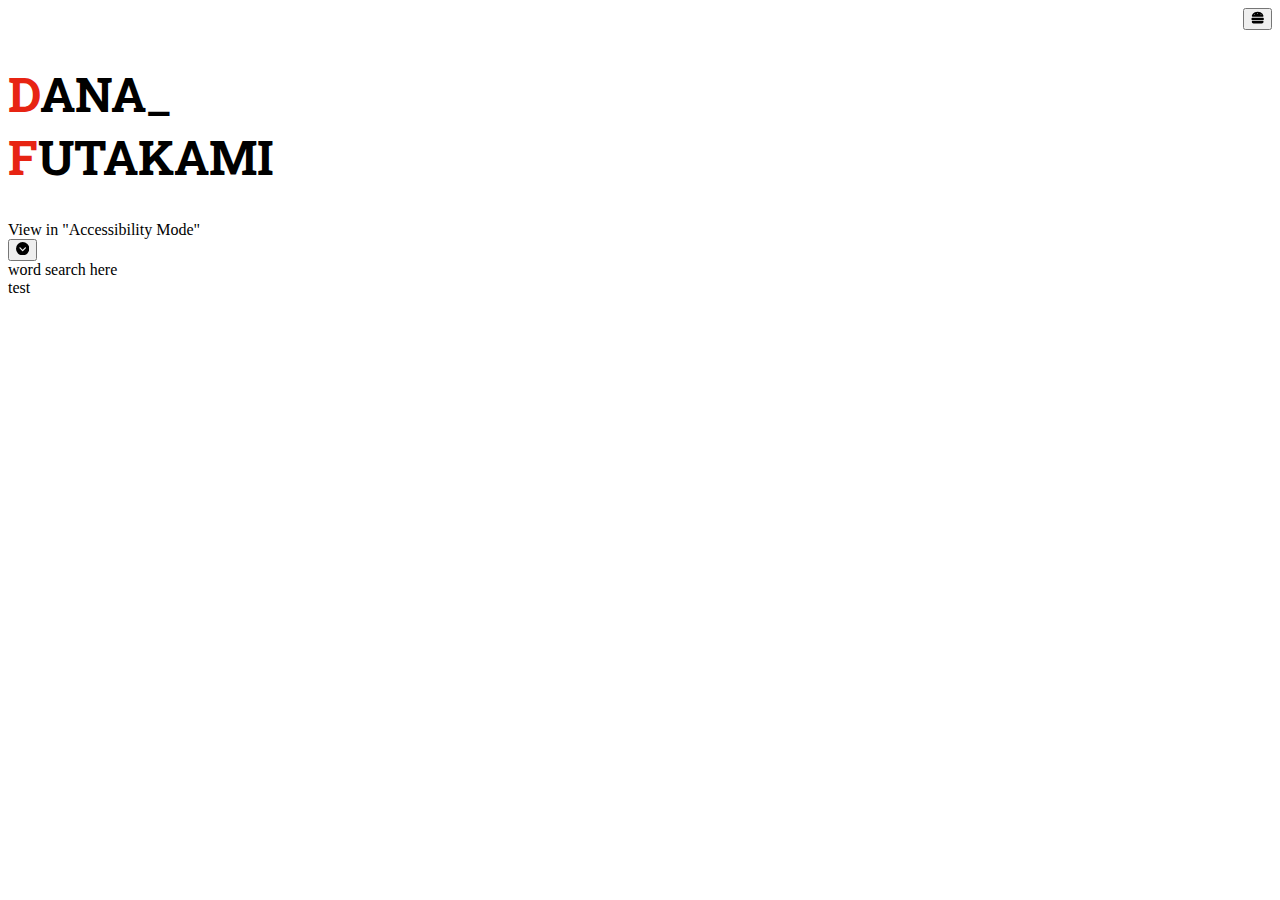
==== index.html @ c42a0983 "DF - started mobile burger menu nav" ====
<!DOCTYPE html>
<html lang="en">
    <head>
        <meta charset="UTF-8" />
        <title>Dana Futakami Portfolio</title>
        <meta name="viewport" content="width=device-width, initial-scale=1">
        <link rel="stylesheet" type="text/css" href="styles.css">
    </head>
    <body>
        <header>
            <nav role="navigation" aria-label="Navigation Menu">
                <button id="nav-button" onclick="toggleNav()" aria-expanded="false">
                    <svg xmlns="http://www.w3.org/2000/svg" height="1em" viewBox="0 0 512 512"><!--! Font Awesome Free 6.4.2 by @fontawesome - https://fontawesome.com License - https://fontawesome.com/license (Commercial License) Copyright 2023 Fonticons, Inc. --><path d="M61.1 224C45 224 32 211 32 194.9c0-1.9 .2-3.7 .6-5.6C37.9 168.3 78.8 32 256 32s218.1 136.3 223.4 157.3c.5 1.9 .6 3.7 .6 5.6c0 16.1-13 29.1-29.1 29.1H61.1zM144 128a16 16 0 1 0 -32 0 16 16 0 1 0 32 0zm240 16a16 16 0 1 0 0-32 16 16 0 1 0 0 32zM272 96a16 16 0 1 0 -32 0 16 16 0 1 0 32 0zM16 304c0-26.5 21.5-48 48-48H448c26.5 0 48 21.5 48 48s-21.5 48-48 48H64c-26.5 0-48-21.5-48-48zm16 96c0-8.8 7.2-16 16-16H464c8.8 0 16 7.2 16 16v16c0 35.3-28.7 64-64 64H96c-35.3 0-64-28.7-64-64V400z"/></svg>
                </button>
                <ul id="nav-list" class="hide-nav">
                    <li><a id="nav-a11y-mode" href="#"></a></li>
                    <li><a id="nav-about" href="#"></a></li>
                    <li><a id="nav-experience" href="#"></a></li>
                    <li><a id="nav-projects" href="#"></a></li>
                    <li><a id="nav-skills" href="#"></a></li>
                    <li><a id="nav-education" href="#"></a></li>
                    <li><a id="nav-certifications" href="#"></a></li>
                    <li><a id="nav-contact" href="#"></a></li>
                </ul>
            </nav>
        </header>

        <div id="name-section">
            <h1><div>Dana_</div><div>Futakami</div></h1>
            <div id="view-a11y-mode"></div>
            <button id="down-button1"><svg xmlns="http://www.w3.org/2000/svg" height="1em" viewBox="0 0 512 512"><!--! Font Awesome Free 6.4.2 by @fontawesome - https://fontawesome.com License - https://fontawesome.com/license (Commercial License) Copyright 2023 Fonticons, Inc. --><path d="M256 0a256 256 0 1 0 0 512A256 256 0 1 0 256 0zM135 241c-9.4-9.4-9.4-24.6 0-33.9s24.6-9.4 33.9 0l87 87 87-87c9.4-9.4 24.6-9.4 33.9 0s9.4 24.6 0 33.9L273 345c-9.4 9.4-24.6 9.4-33.9 0L135 241z"/></svg></button>
        </div>

        <div id="about-section">
            word search here
        </div>

        <footer>test</footer>

        <script src="script.js"></script>
    </body>
</html>
---- styles.css ----
@import url("https://fonts.googleapis.com/css2?family=Noto+Sans+Mono:wght@100;200;300;400;500;600;700;800;900&family=Roboto+Slab:wght@100;200;300;400;500;600;700;800;900&display=swap");

/* || VARIABLES */

:root {
  --color-black: #000000;
  --color-red: #e72413;
  --color-white: #ffffff;
  
  --font-family-noto-sans-mono: "Noto Sans Mono", monospace;
  --font-family-roboto-slab: "Roboto Slab", serif;
}

/* || GENERAL STYLES */

body {
  background-color: var(--color-white);
  color: var(--color-black);
  font-size: 16px;
}

header {
  text-align: end;
}

h1 {
  font-size: 3rem;
  font-family: var(--font-family-roboto-slab);
  text-transform: uppercase;
}

/* Make first letter of each div inside h1 tag red.
h1 text is in divs for ease of putting on separate lines per the design. */
h1 > div::first-letter {
  color: var(--color-red);
}

nav > ul > li {
  list-style-type: none;
}


.hide-nav {
  display: none;
}
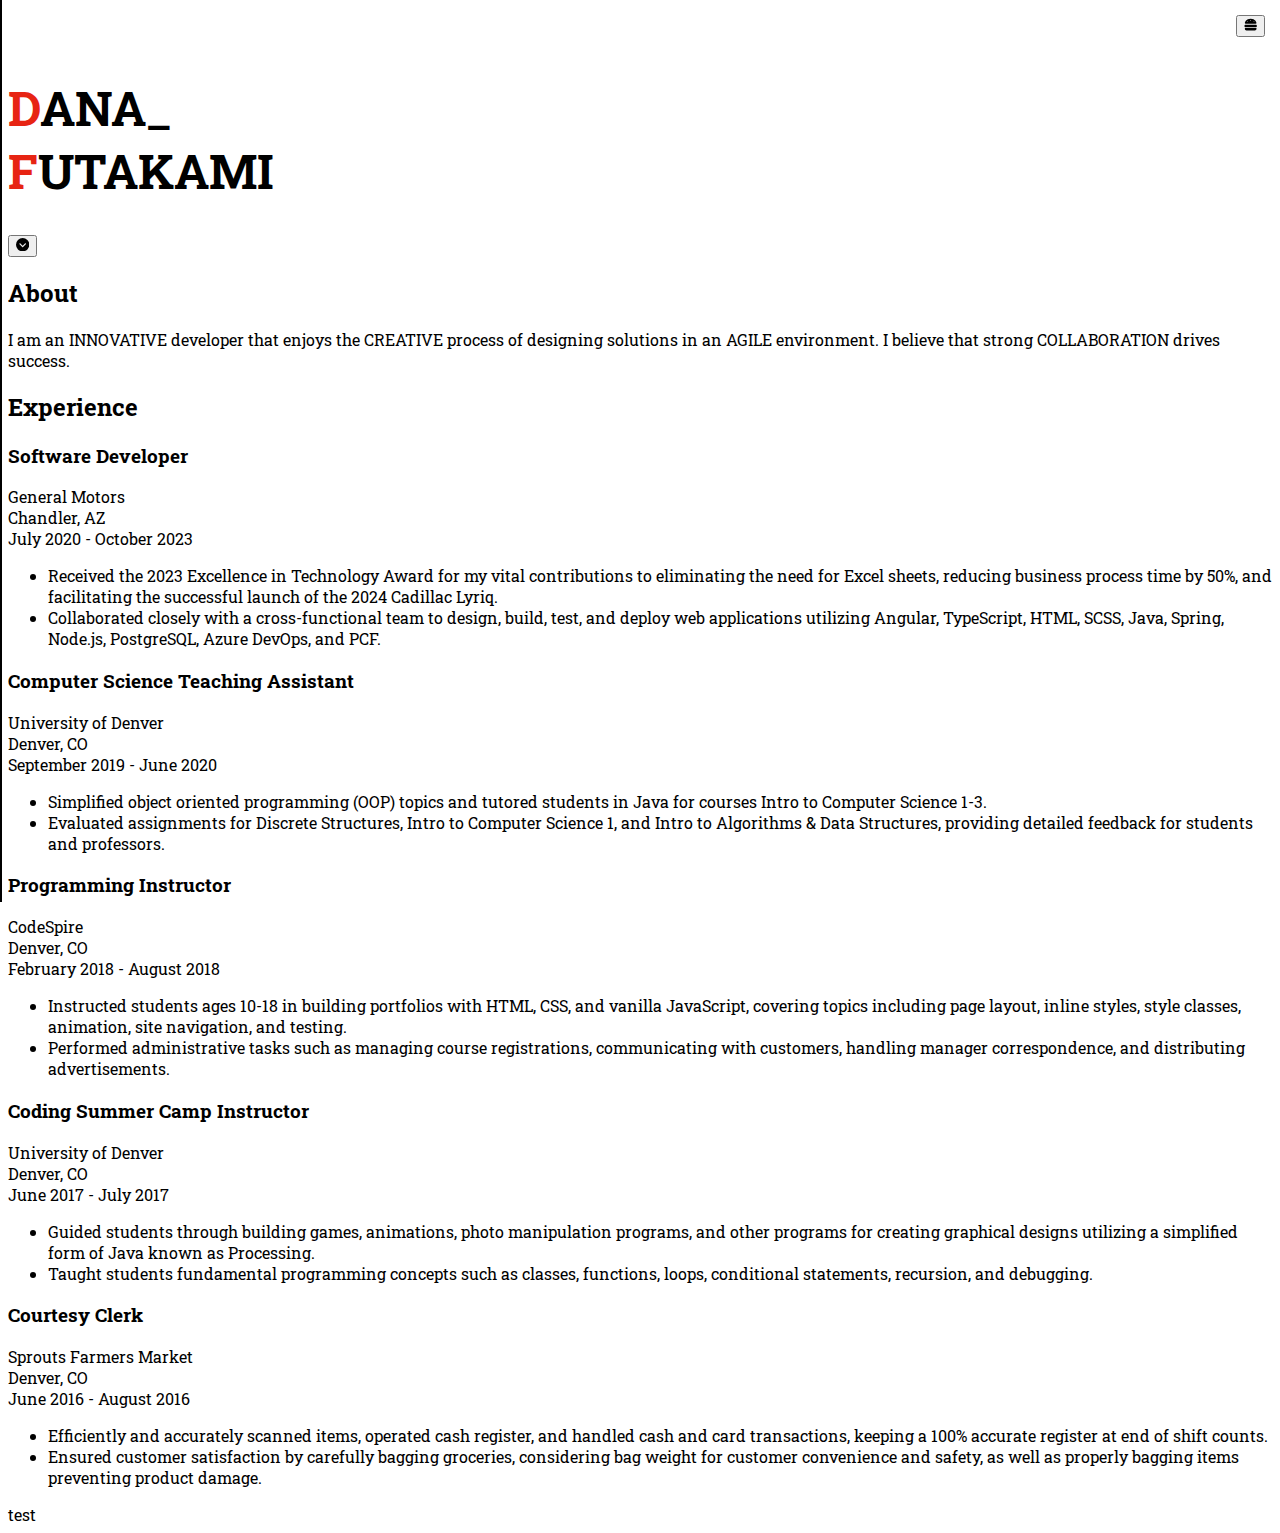
==== commit 8389ec1e: "DF - experiment with adding elements dynamically" ====
--- a/index.html
+++ b/index.html
@@ -9,31 +9,40 @@
     <body>
         <header>
             <nav role="navigation" aria-label="Navigation Menu">
-                <button id="nav-button" onclick="toggleNav()" aria-expanded="false">
+                <button id="nav-button" onclick="toggleNav('100%')" aria-expanded="false">
                     <svg xmlns="http://www.w3.org/2000/svg" height="1em" viewBox="0 0 512 512"><!--! Font Awesome Free 6.4.2 by @fontawesome - https://fontawesome.com License - https://fontawesome.com/license (Commercial License) Copyright 2023 Fonticons, Inc. --><path d="M61.1 224C45 224 32 211 32 194.9c0-1.9 .2-3.7 .6-5.6C37.9 168.3 78.8 32 256 32s218.1 136.3 223.4 157.3c.5 1.9 .6 3.7 .6 5.6c0 16.1-13 29.1-29.1 29.1H61.1zM144 128a16 16 0 1 0 -32 0 16 16 0 1 0 32 0zm240 16a16 16 0 1 0 0-32 16 16 0 1 0 0 32zM272 96a16 16 0 1 0 -32 0 16 16 0 1 0 32 0zM16 304c0-26.5 21.5-48 48-48H448c26.5 0 48 21.5 48 48s-21.5 48-48 48H64c-26.5 0-48-21.5-48-48zm16 96c0-8.8 7.2-16 16-16H464c8.8 0 16 7.2 16 16v16c0 35.3-28.7 64-64 64H96c-35.3 0-64-28.7-64-64V400z"/></svg>
                 </button>
-                <ul id="nav-list" class="hide-nav">
-                    <li><a id="nav-a11y-mode" href="#"></a></li>
-                    <li><a id="nav-about" href="#"></a></li>
-                    <li><a id="nav-experience" href="#"></a></li>
-                    <li><a id="nav-projects" href="#"></a></li>
-                    <li><a id="nav-skills" href="#"></a></li>
-                    <li><a id="nav-education" href="#"></a></li>
-                    <li><a id="nav-certifications" href="#"></a></li>
-                    <li><a id="nav-contact" href="#"></a></li>
-                </ul>
+                <div id="nav-container">
+                    <div class="nav-content">
+                        <button onclick="toggleNav('0')"><svg xmlns="http://www.w3.org/2000/svg" height="1em" viewBox="0 0 384 512"><!--! Font Awesome Free 6.4.2 by @fontawesome - https://fontawesome.com License - https://fontawesome.com/license (Commercial License) Copyright 2023 Fonticons, Inc. --><path d="M342.6 150.6c12.5-12.5 12.5-32.8 0-45.3s-32.8-12.5-45.3 0L192 210.7 86.6 105.4c-12.5-12.5-32.8-12.5-45.3 0s-12.5 32.8 0 45.3L146.7 256 41.4 361.4c-12.5 12.5-12.5 32.8 0 45.3s32.8 12.5 45.3 0L192 301.3 297.4 406.6c12.5 12.5 32.8 12.5 45.3 0s12.5-32.8 0-45.3L237.3 256 342.6 150.6z"/></svg></button>
+                        <ul class="nav-list">
+                            <!-- <li><a id="nav-a11y-mode" href="a11y-mode.html"></a></li> -->
+                            <li><a id="nav-about" href="#test">test</a></li>
+                            <li><a id="nav-experience" href="#"></a></li>
+                            <li><a id="nav-projects" href="#"></a></li>
+                            <li><a id="nav-skills" href="#"></a></li>
+                            <li><a id="nav-education" href="#"></a></li>
+                            <li><a id="nav-certifications" href="#"></a></li>
+                            <li><a id="nav-contact" href="#"></a></li>
+                        </ul>    
+                    </div>
+                </div>
             </nav>
         </header>
 
         <div id="name-section">
             <h1><div>Dana_</div><div>Futakami</div></h1>
-            <div id="view-a11y-mode"></div>
             <button id="down-button1"><svg xmlns="http://www.w3.org/2000/svg" height="1em" viewBox="0 0 512 512"><!--! Font Awesome Free 6.4.2 by @fontawesome - https://fontawesome.com License - https://fontawesome.com/license (Commercial License) Copyright 2023 Fonticons, Inc. --><path d="M256 0a256 256 0 1 0 0 512A256 256 0 1 0 256 0zM135 241c-9.4-9.4-9.4-24.6 0-33.9s24.6-9.4 33.9 0l87 87 87-87c9.4-9.4 24.6-9.4 33.9 0s9.4 24.6 0 33.9L273 345c-9.4 9.4-24.6 9.4-33.9 0L135 241z"/></svg></button>
         </div>
 
-        <div id="about-section">
-            word search here
-        </div>
+        <div id="about-anchor"></div>
+        <div id="experience-anchor"></div>
+        <div id="projects-anchor"></div>
+        <div id="skills-anchor"></div>
+        <div id="education-anchor"></div>
+        <div id="certifications-anchor"></div>
+
+        <div id="contact-section"></div>
 
         <footer>test</footer>
 
--- a/styles.css
+++ b/styles.css
@@ -16,8 +16,11 @@
 body {
   background-color: var(--color-white);
   color: var(--color-black);
+  font-family: var(--font-family-roboto-slab);
   font-size: 16px;
 }
+
+/* || Main Header */
 
 header {
   text-align: end;
@@ -25,7 +28,6 @@
 
 h1 {
   font-size: 3rem;
-  font-family: var(--font-family-roboto-slab);
   text-transform: uppercase;
 }
 
@@ -35,11 +37,73 @@
   color: var(--color-red);
 }
 
-nav > ul > li {
+/* || Navigation */
+
+#nav-button {
+  margin: 0.5em;
+}
+
+#nav-container {
+  background-color: var(--color-white);
+  border: solid black 1px;
+  height: 100%;
+  width: 0;
+  position: fixed;
+  z-index: 1;
+  top: 0;
+  left: 0;
+  overflow-x: hidden;
+  transition: 0.5s;
+}
+
+.nav-content {
+  margin: 1em;
+}
+
+.nav-list {
   list-style-type: none;
+  padding: 0;
+  text-align: center;
+}
+
+.nav-list > li {
+  margin: 1em;
 }
 
 
-.hide-nav {
-  display: none;
+/* 
+  Bootstrap breakpoints reference:
+  https://getbootstrap.com/docs/5.3/layout/breakpoints/#media-queries
+  https://developer.mozilla.org/en-US/docs/Web/HTML/Element/link 
+  https://developer.mozilla.org/en-US/docs/Learn/CSS/CSS_layout/Responsive_Design#media_queries 
+
+  not sure if I should split styles into separate sheets yet
+*/
+
+/* X-Small devices (portrait phones, less than 576px) */
+/* No media query for `xs` since this is the default in Bootstrap */
+
+/* Small devices (landscape phones, 576px and up) */
+@media (min-width: 576px) {
+
 }
+
+/* Medium devices (tablets, 768px and up) */
+@media (min-width: 768px) {
+
+}
+
+/* Large devices (desktops, 992px and up) */
+@media (min-width: 992px) {
+
+}
+
+/* X-Large devices (large desktops, 1200px and up) */
+@media (min-width: 1200px) {
+
+}
+
+/* XX-Large devices (larger desktops, 1400px and up) */
+@media (min-width: 1400px) {
+
+}
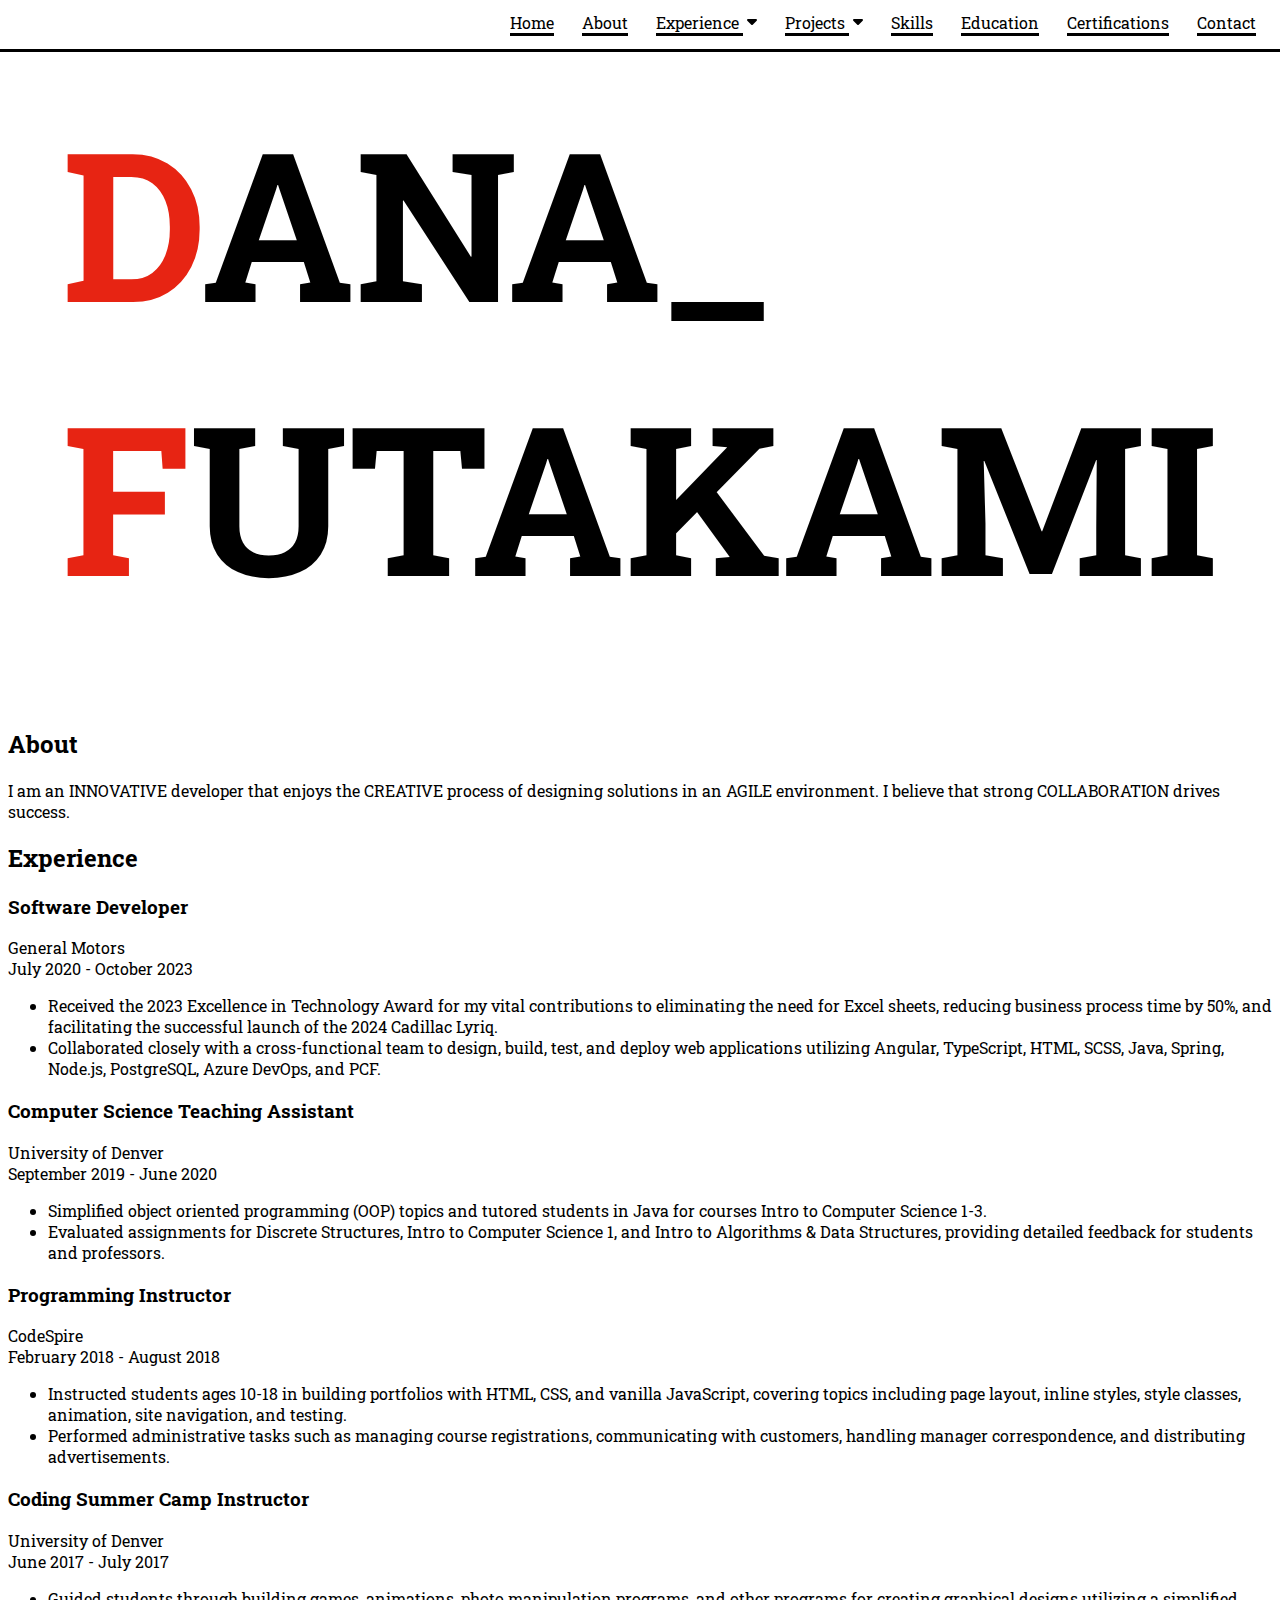
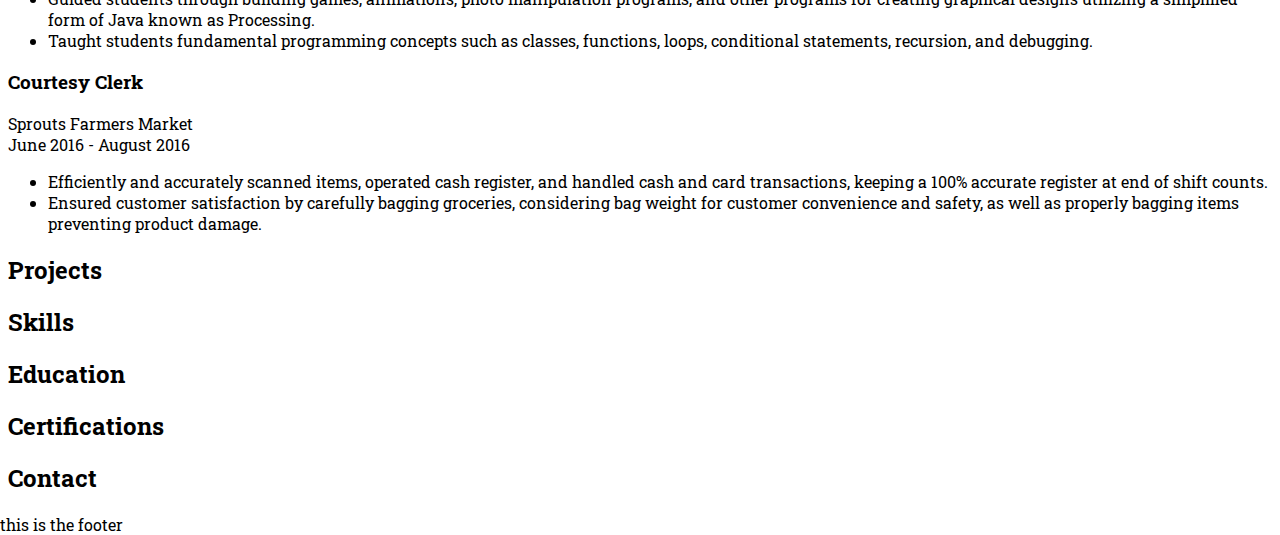
==== commit cc7fb42d: "DF - redid navigation" ====
--- a/index.html
+++ b/index.html
@@ -1,51 +1,89 @@
 <!DOCTYPE html>
 <html lang="en">
-    <head>
-        <meta charset="UTF-8" />
-        <title>Dana Futakami Portfolio</title>
-        <meta name="viewport" content="width=device-width, initial-scale=1">
-        <link rel="stylesheet" type="text/css" href="styles.css">
-    </head>
-    <body>
-        <header>
-            <nav role="navigation" aria-label="Navigation Menu">
-                <button id="nav-button" onclick="toggleNav('100%')" aria-expanded="false">
-                    <svg xmlns="http://www.w3.org/2000/svg" height="1em" viewBox="0 0 512 512"><!--! Font Awesome Free 6.4.2 by @fontawesome - https://fontawesome.com License - https://fontawesome.com/license (Commercial License) Copyright 2023 Fonticons, Inc. --><path d="M61.1 224C45 224 32 211 32 194.9c0-1.9 .2-3.7 .6-5.6C37.9 168.3 78.8 32 256 32s218.1 136.3 223.4 157.3c.5 1.9 .6 3.7 .6 5.6c0 16.1-13 29.1-29.1 29.1H61.1zM144 128a16 16 0 1 0 -32 0 16 16 0 1 0 32 0zm240 16a16 16 0 1 0 0-32 16 16 0 1 0 0 32zM272 96a16 16 0 1 0 -32 0 16 16 0 1 0 32 0zM16 304c0-26.5 21.5-48 48-48H448c26.5 0 48 21.5 48 48s-21.5 48-48 48H64c-26.5 0-48-21.5-48-48zm16 96c0-8.8 7.2-16 16-16H464c8.8 0 16 7.2 16 16v16c0 35.3-28.7 64-64 64H96c-35.3 0-64-28.7-64-64V400z"/></svg>
-                </button>
-                <div id="nav-container">
-                    <div class="nav-content">
-                        <button onclick="toggleNav('0')"><svg xmlns="http://www.w3.org/2000/svg" height="1em" viewBox="0 0 384 512"><!--! Font Awesome Free 6.4.2 by @fontawesome - https://fontawesome.com License - https://fontawesome.com/license (Commercial License) Copyright 2023 Fonticons, Inc. --><path d="M342.6 150.6c12.5-12.5 12.5-32.8 0-45.3s-32.8-12.5-45.3 0L192 210.7 86.6 105.4c-12.5-12.5-32.8-12.5-45.3 0s-12.5 32.8 0 45.3L146.7 256 41.4 361.4c-12.5 12.5-12.5 32.8 0 45.3s32.8 12.5 45.3 0L192 301.3 297.4 406.6c12.5 12.5 32.8 12.5 45.3 0s12.5-32.8 0-45.3L237.3 256 342.6 150.6z"/></svg></button>
-                        <ul class="nav-list">
-                            <!-- <li><a id="nav-a11y-mode" href="a11y-mode.html"></a></li> -->
-                            <li><a id="nav-about" href="#test">test</a></li>
-                            <li><a id="nav-experience" href="#"></a></li>
-                            <li><a id="nav-projects" href="#"></a></li>
-                            <li><a id="nav-skills" href="#"></a></li>
-                            <li><a id="nav-education" href="#"></a></li>
-                            <li><a id="nav-certifications" href="#"></a></li>
-                            <li><a id="nav-contact" href="#"></a></li>
-                        </ul>    
-                    </div>
-                </div>
-            </nav>
-        </header>
 
-        <div id="name-section">
-            <h1><div>Dana_</div><div>Futakami</div></h1>
-            <button id="down-button1"><svg xmlns="http://www.w3.org/2000/svg" height="1em" viewBox="0 0 512 512"><!--! Font Awesome Free 6.4.2 by @fontawesome - https://fontawesome.com License - https://fontawesome.com/license (Commercial License) Copyright 2023 Fonticons, Inc. --><path d="M256 0a256 256 0 1 0 0 512A256 256 0 1 0 256 0zM135 241c-9.4-9.4-9.4-24.6 0-33.9s24.6-9.4 33.9 0l87 87 87-87c9.4-9.4 24.6-9.4 33.9 0s9.4 24.6 0 33.9L273 345c-9.4 9.4-24.6 9.4-33.9 0L135 241z"/></svg></button>
+<head>
+    <meta charset="UTF-8" />
+    <title>Dana Futakami Portfolio</title>
+    <meta name="viewport" content="width=device-width, initial-scale=1">
+    <link rel="stylesheet" type="text/css" href="styles.css">
+</head>
+
+<body>
+    <header>
+        <nav role="navigation" aria-label="Navigation Menu">
+            <div class="navbar">
+                <ul class="main-nav">
+                    <li><a href="#home">Home</a></li>
+                    <li><a href="#about">About</a></li>
+                    <li class="subnav">
+                        <a class="subnav-parent-link" href="#experience">Experience <svg xmlns="http://www.w3.org/2000/svg" height="1em" viewBox="0 0 320 512"><!--! Font Awesome Free 6.4.2 by @fontawesome - https://fontawesome.com License - https://fontawesome.com/license (Commercial License) Copyright 2023 Fonticons, Inc. --><style>svg{fill:#000000}</style><path d="M137.4 374.6c12.5 12.5 32.8 12.5 45.3 0l128-128c9.2-9.2 11.9-22.9 6.9-34.9s-16.6-19.8-29.6-19.8L32 192c-12.9 0-24.6 7.8-29.6 19.8s-2.2 25.7 6.9 34.9l128 128z"/></svg></a>
+                        <ul class="subnav-content">
+                            <li><a href="#experience5">5. Software Developer - General Motors</a></li>
+                            <li><a href="#experience4">4. Computer Science Teaching Assistant - University of Denver</a></li>
+                            <li><a href="#experience3">3. Programming Instructor - CodeSpire</a></li>
+                            <li><a href="#experience2">2. Coding Summer Camp Instructor - University of Denver</a></li>
+                            <li><a href="#experience1">1. Courtesy Clerk - Sprouts Farmers Market</a></li>
+                        </ul>
+                    </li>
+                    <li class="subnav">
+                        <a class="subnav-parent-link" href="#projects">Projects <svg xmlns="http://www.w3.org/2000/svg" height="1em" viewBox="0 0 320 512"><!--! Font Awesome Free 6.4.2 by @fontawesome - https://fontawesome.com License - https://fontawesome.com/license (Commercial License) Copyright 2023 Fonticons, Inc. --><style>svg{fill:#000000}</style><path d="M137.4 374.6c12.5 12.5 32.8 12.5 45.3 0l128-128c9.2-9.2 11.9-22.9 6.9-34.9s-16.6-19.8-29.6-19.8L32 192c-12.9 0-24.6 7.8-29.6 19.8s-2.2 25.7 6.9 34.9l128 128z"/></svg></a></a>
+                        <ul class="subnav-content">
+                            <li>More coming soon!</li>
+                            <li><a href="#project1">1. Health Equity Colorado</a></li>
+                        </ul>
+                    </li>
+                    <li><a href="#skills">Skills</a></li>
+                    <li><a href="#education">Education</a></li>
+                    <li><a href="#certifications">Certifications</a></li>
+                    <li><a href="#contact">Contact</a></li>
+                </ul>
+            </div>
+        </nav>
+    </header>
+
+    <div class="main-container">
+        <div id="name-container">
+            <h1 id="home">
+                <div>Dana_</div>
+                <div>Futakami</div>
+            </h1>
+        </div>
+    
+        <div id="about-container">
+            <h2 id="about">About</h2>
+            <p>I am an INNOVATIVE developer that enjoys the CREATIVE process of designing solutions in an AGILE environment. I believe that strong COLLABORATION drives success.</p>
         </div>
 
-        <div id="about-anchor"></div>
-        <div id="experience-anchor"></div>
-        <div id="projects-anchor"></div>
-        <div id="skills-anchor"></div>
-        <div id="education-anchor"></div>
-        <div id="certifications-anchor"></div>
+        <div id="experience-container">
+            <h2 id="experience">Experience</h2>
+        </div>
 
-        <div id="contact-section"></div>
+        <div id="projects-anchor">
+            <h2 id="projects">Projects</h2>
+        </div>
 
-        <footer>test</footer>
+        <div id="skills-container">
+            <h2 id="skills">Skills</h2>    
+        </div>
 
-        <script src="script.js"></script>
-    </body>
+        <div id="education-container">
+            <h2 id="education">Education</h2>
+        </div>
+
+        <div id="certifications-container">
+            <h2 id="certifications">Certifications</h2>
+        </div>
+    
+        <div id="contact-container">
+            <h2 id="contact">Contact</h2>
+        </div>
+    
+    </div>
+
+
+    <footer>this is the footer</footer>
+
+    <script src="script.js"></script>
+</body>
+
 </html>
--- a/styles.css
+++ b/styles.css
@@ -3,107 +3,143 @@
 /* || VARIABLES */
 
 :root {
-  --color-black: #000000;
-  --color-red: #e72413;
-  --color-white: #ffffff;
-  
-  --font-family-noto-sans-mono: "Noto Sans Mono", monospace;
-  --font-family-roboto-slab: "Roboto Slab", serif;
+    --color-black: #000000;
+    --color-red: #e72413;
+    --color-white: #ffffff;
+
+    --font-family-noto-sans-mono: "Noto Sans Mono", monospace;
+    --font-family-roboto-slab: "Roboto Slab", serif;
 }
 
 /* || GENERAL STYLES */
 
+html {
+    scroll-behavior: smooth;
+    scroll-padding-top: 3.25em; /* height of sticky header/nav */
+}
+
 body {
-  background-color: var(--color-white);
-  color: var(--color-black);
-  font-family: var(--font-family-roboto-slab);
-  font-size: 16px;
+    background-color: var(--color-white);
+    color: var(--color-black);
+    font-family: var(--font-family-roboto-slab);
+    font-size: 16px;
+    margin: 0;
+}
+
+a {
+    border-bottom: none;
+    padding-bottom: 0.3em;
+    text-decoration-thickness: 0.2rem;
+    text-underline-offset: 0.25rem;
+    /* transition: all 0.2s; */
+}
+
+a:hover {
+    font-style: italic;
+    border-bottom: 0.4rem double var(--color-red);
 }
 
 /* || Main Header */
 
 header {
-  text-align: end;
+    background-color: var(--color-white);
+    border-bottom: solid var(--color-black);
+    padding-bottom: 0.25em;
+    position: sticky;
+    top: 0;
+    text-align: end;
+}
+
+/* || Navigation */
+
+.navbar {
+    overflow: hidden;
+}
+
+.navbar a {
+    color: var(--color-black);
+}
+
+.navbar svg {
+    margin-left: 0.25em;
+}
+
+.navbar > ul > li {
+    display: inline-block;
+    padding: 0.75em;
+}
+
+.main-nav {
+    margin: 0;
+}
+
+.main-nav > li:last-child {
+    padding-right: 1.5em;
+}
+
+.subnav ul {
+    padding: 0;
+}
+
+.subnav > a:hover {
+    border-top: 0.4rem double var(--color-red);
+}
+
+.subnav-content {
+    background-color: var(--color-white);
+    border: solid var(--color-black);
+    position: absolute;
+    text-align: start;
+    visibility: hidden;
+    opacity: 0;
+    transition: visibility 0s, opacity 0s linear;
+}
+
+.subnav-content li {
+    list-style-type: none;
+    padding: 0.75em;
+}
+
+.subnav-content li:last-child {
+    padding-bottom: 1.5em;
+}
+
+/* add double top border on subnav-parent-link on subnav hover */
+.subnav:hover .subnav-parent-link {
+    font-style: italic;
+    border-top: 0.4rem double var(--color-red);
+}
+
+/* make subnav-content visible on subnav hover */
+.subnav:hover .subnav-content {
+    visibility: visible;
+    opacity: 1;
+}
+
+/* || Main Container*/
+
+.main-container {
+    margin: 0.5em;
+}
+
+/* || Name Container */
+
+#name-container {
+    margin: 2em auto 6em auto;
+    text-align: center; /* center h1 on the page */
 }
 
 h1 {
-  font-size: 3rem;
-  text-transform: uppercase;
+    display: inline-block; /* make text keep left alignment, even though element is centered */
+    font-size: 13rem;
+    margin: 0;
+    text-align: left; /* make text keep left alignment, even though element is centered */
+    text-transform: uppercase;
+    width: fit-content;
 }
 
 /* Make first letter of each div inside h1 tag red.
 h1 text is in divs for ease of putting on separate lines per the design. */
 h1 > div::first-letter {
-  color: var(--color-red);
+    color: var(--color-red);
 }
-
-/* || Navigation */
-
-#nav-button {
-  margin: 0.5em;
-}
-
-#nav-container {
-  background-color: var(--color-white);
-  border: solid black 1px;
-  height: 100%;
-  width: 0;
-  position: fixed;
-  z-index: 1;
-  top: 0;
-  left: 0;
-  overflow-x: hidden;
-  transition: 0.5s;
-}
-
-.nav-content {
-  margin: 1em;
-}
-
-.nav-list {
-  list-style-type: none;
-  padding: 0;
-  text-align: center;
-}
-
-.nav-list > li {
-  margin: 1em;
-}
-
-
-/* 
-  Bootstrap breakpoints reference:
-  https://getbootstrap.com/docs/5.3/layout/breakpoints/#media-queries
-  https://developer.mozilla.org/en-US/docs/Web/HTML/Element/link 
-  https://developer.mozilla.org/en-US/docs/Learn/CSS/CSS_layout/Responsive_Design#media_queries 
-
-  not sure if I should split styles into separate sheets yet
-*/
-
-/* X-Small devices (portrait phones, less than 576px) */
-/* No media query for `xs` since this is the default in Bootstrap */
-
-/* Small devices (landscape phones, 576px and up) */
-@media (min-width: 576px) {
-
-}
-
-/* Medium devices (tablets, 768px and up) */
-@media (min-width: 768px) {
-
-}
-
-/* Large devices (desktops, 992px and up) */
-@media (min-width: 992px) {
-
-}
-
-/* X-Large devices (large desktops, 1200px and up) */
-@media (min-width: 1200px) {
-
-}
-
-/* XX-Large devices (larger desktops, 1400px and up) */
-@media (min-width: 1400px) {
-
-}
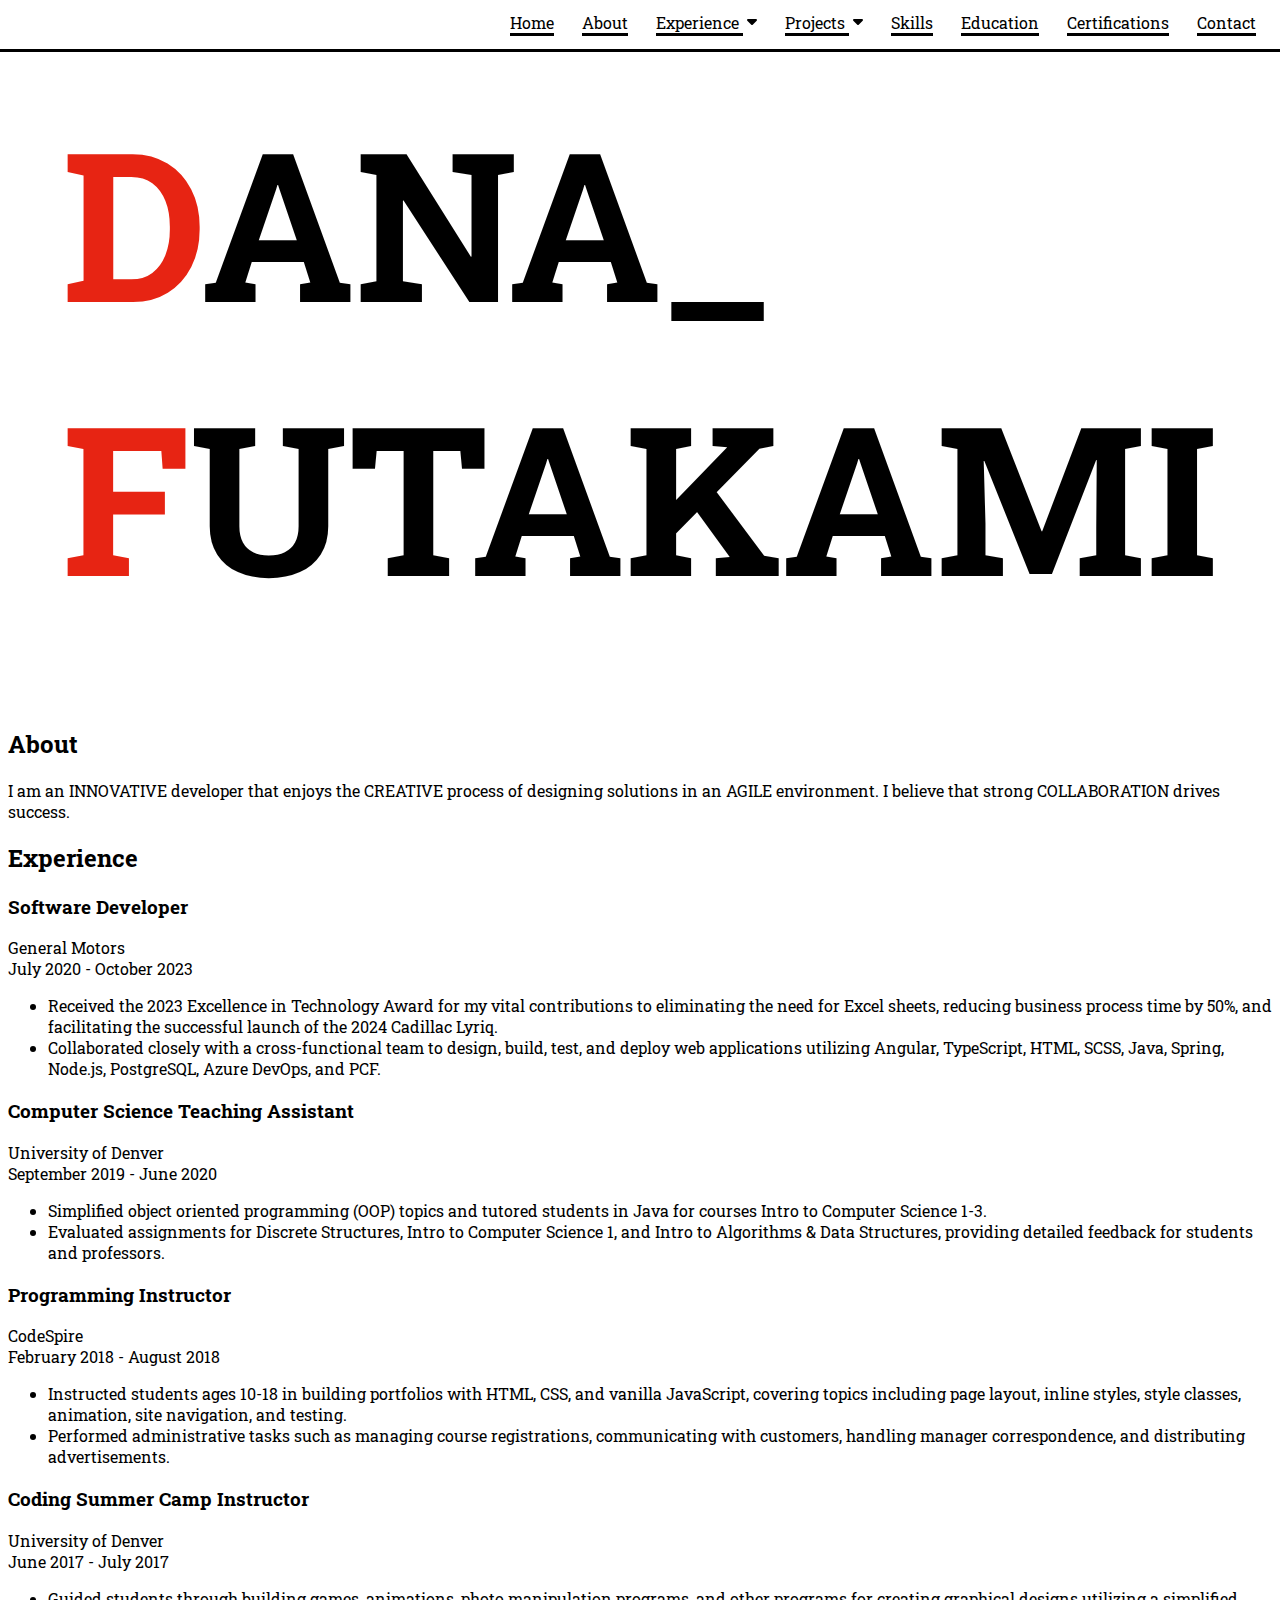
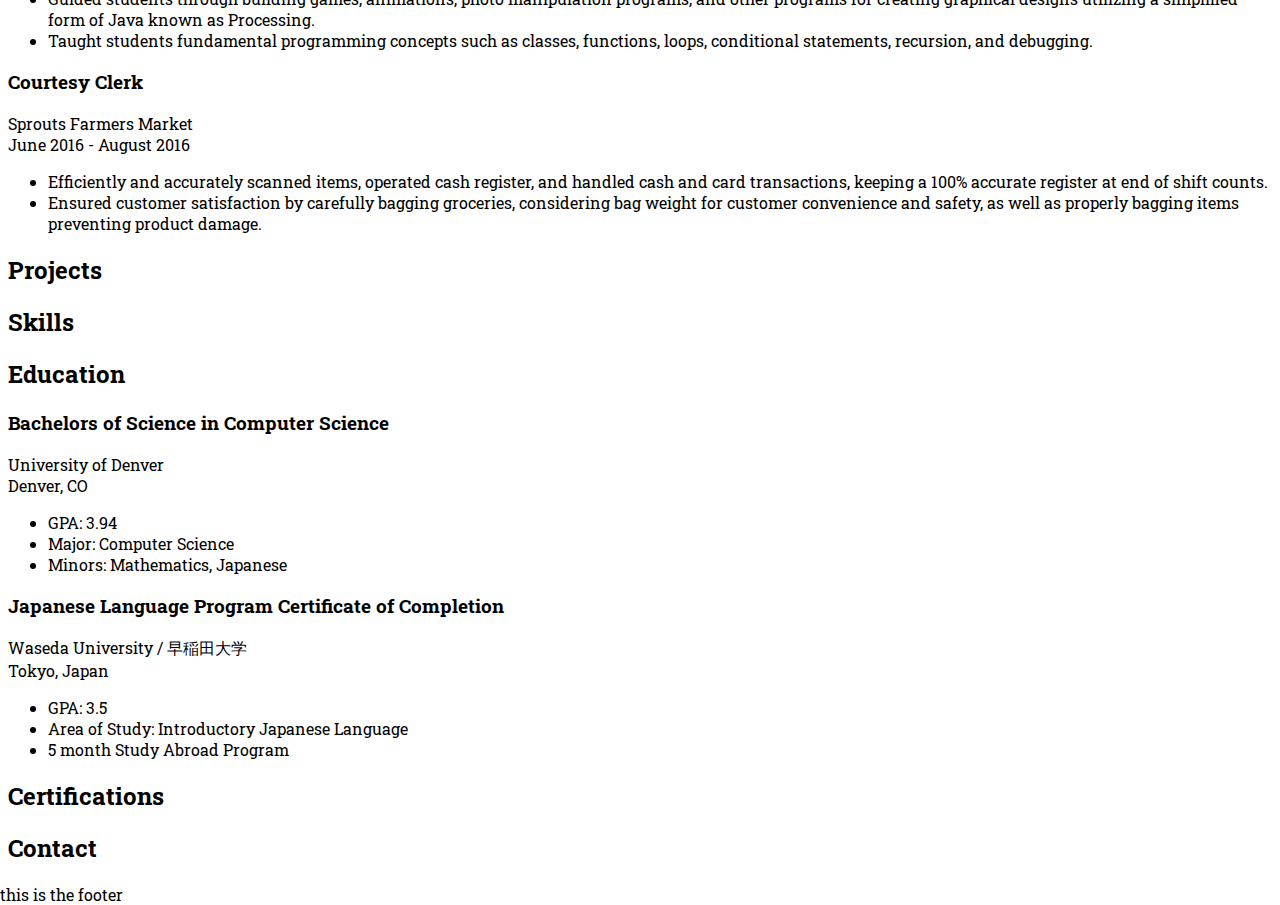
==== commit cc277f07: "DF - pushing changes to do mini deployment" ====
--- a/index.html
+++ b/index.html
@@ -28,7 +28,7 @@
                     <li class="subnav">
                         <a class="subnav-parent-link" href="#projects">Projects <svg xmlns="http://www.w3.org/2000/svg" height="1em" viewBox="0 0 320 512"><!--! Font Awesome Free 6.4.2 by @fontawesome - https://fontawesome.com License - https://fontawesome.com/license (Commercial License) Copyright 2023 Fonticons, Inc. --><style>svg{fill:#000000}</style><path d="M137.4 374.6c12.5 12.5 32.8 12.5 45.3 0l128-128c9.2-9.2 11.9-22.9 6.9-34.9s-16.6-19.8-29.6-19.8L32 192c-12.9 0-24.6 7.8-29.6 19.8s-2.2 25.7 6.9 34.9l128 128z"/></svg></a></a>
                         <ul class="subnav-content">
-                            <li>More coming soon!</li>
+                            <li><a href="#project2">2. Portfolio</a></li>
                             <li><a href="#project1">1. Health Equity Colorado</a></li>
                         </ul>
                     </li>
@@ -68,6 +68,28 @@
 
         <div id="education-container">
             <h2 id="education">Education</h2>
+
+            <div>
+                <h3>Bachelors of Science in Computer Science</h3>
+                <div>University of Denver</div>
+                <div>Denver, CO</div>
+                <ul>
+                    <li>GPA: 3.94</li>
+                    <li>Major: Computer Science</li>
+                    <li>Minors: Mathematics, Japanese</li>
+                </ul>    
+            </div>
+
+            <div>
+                <h3>Japanese Language Program Certificate of Completion</h3>
+                <div>Waseda University / 早稲田大学</div>
+                <div>Tokyo, Japan</div>
+                <ul>
+                    <li>GPA: 3.5</li>
+                    <li>Area of Study: Introductory Japanese Language</li>
+                    <li>5 month Study Abroad Program</li>
+                </ul>    
+            </div>
         </div>
 
         <div id="certifications-container">
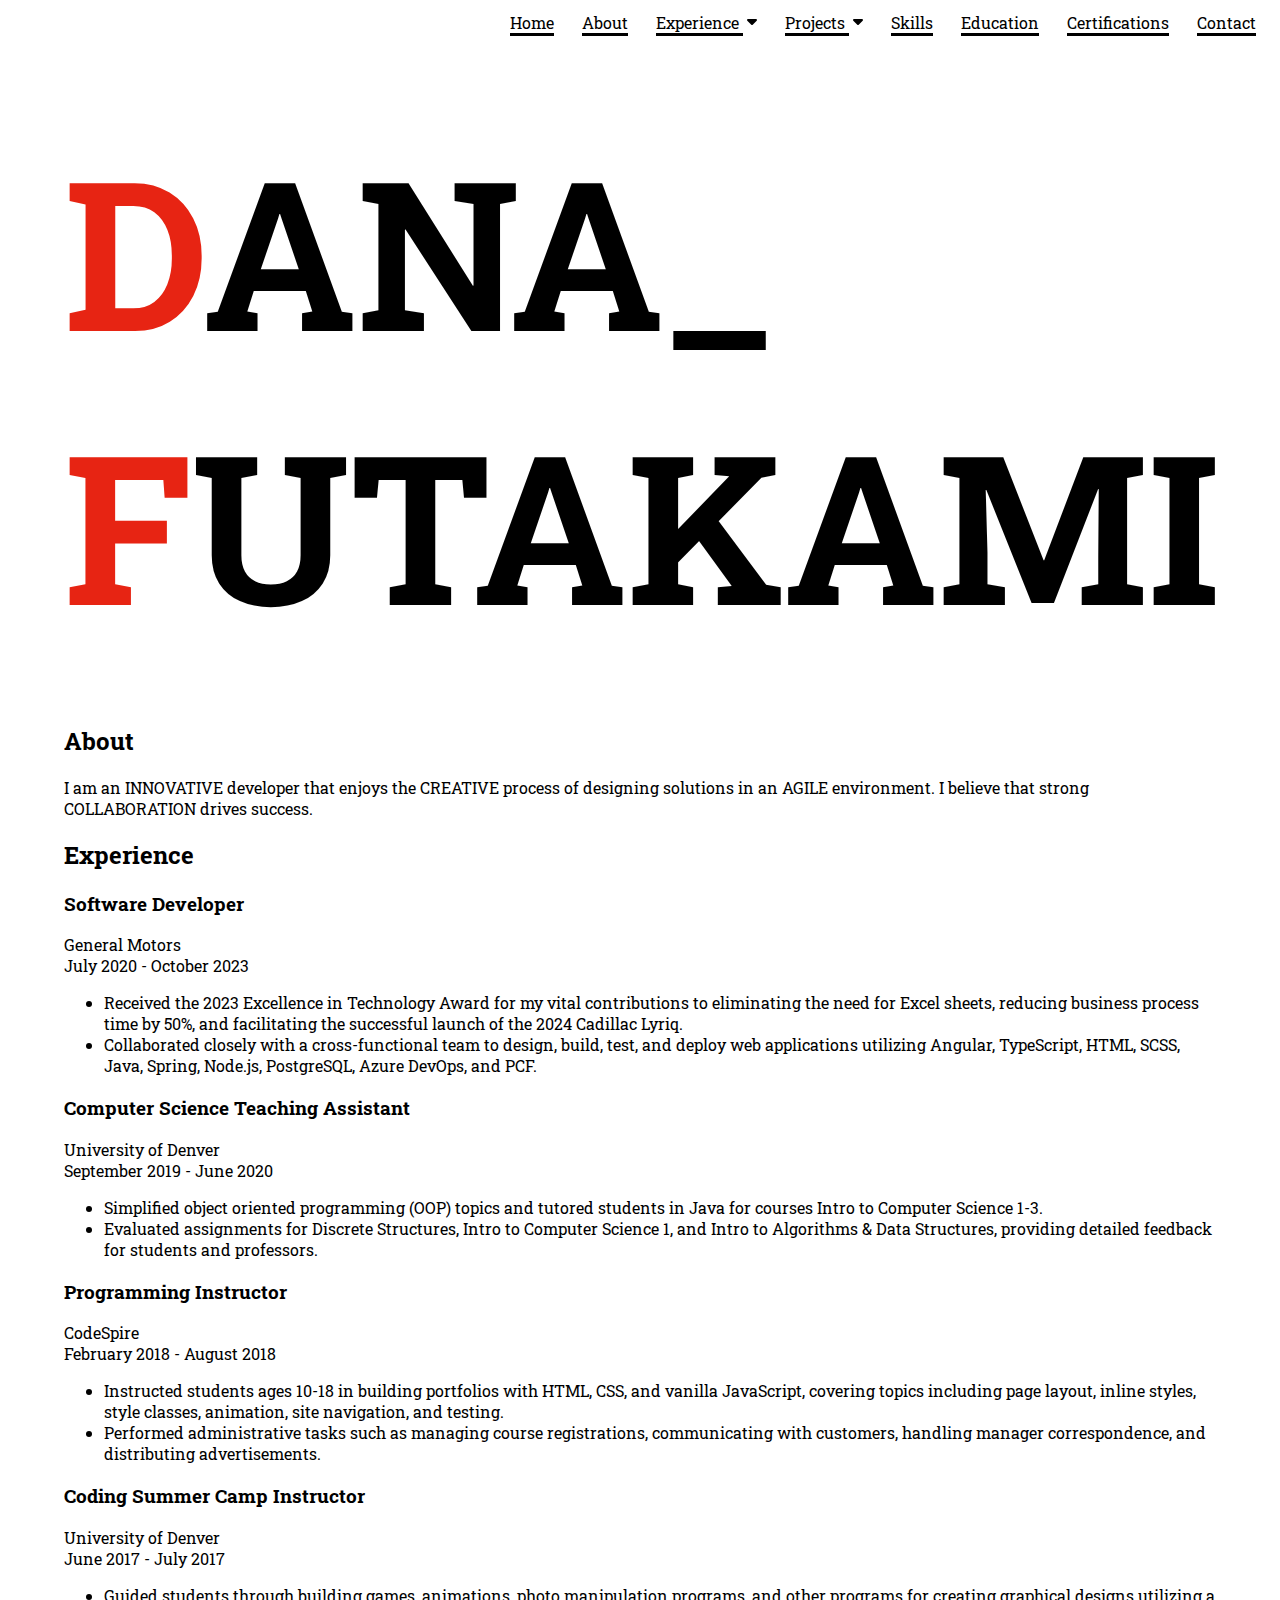
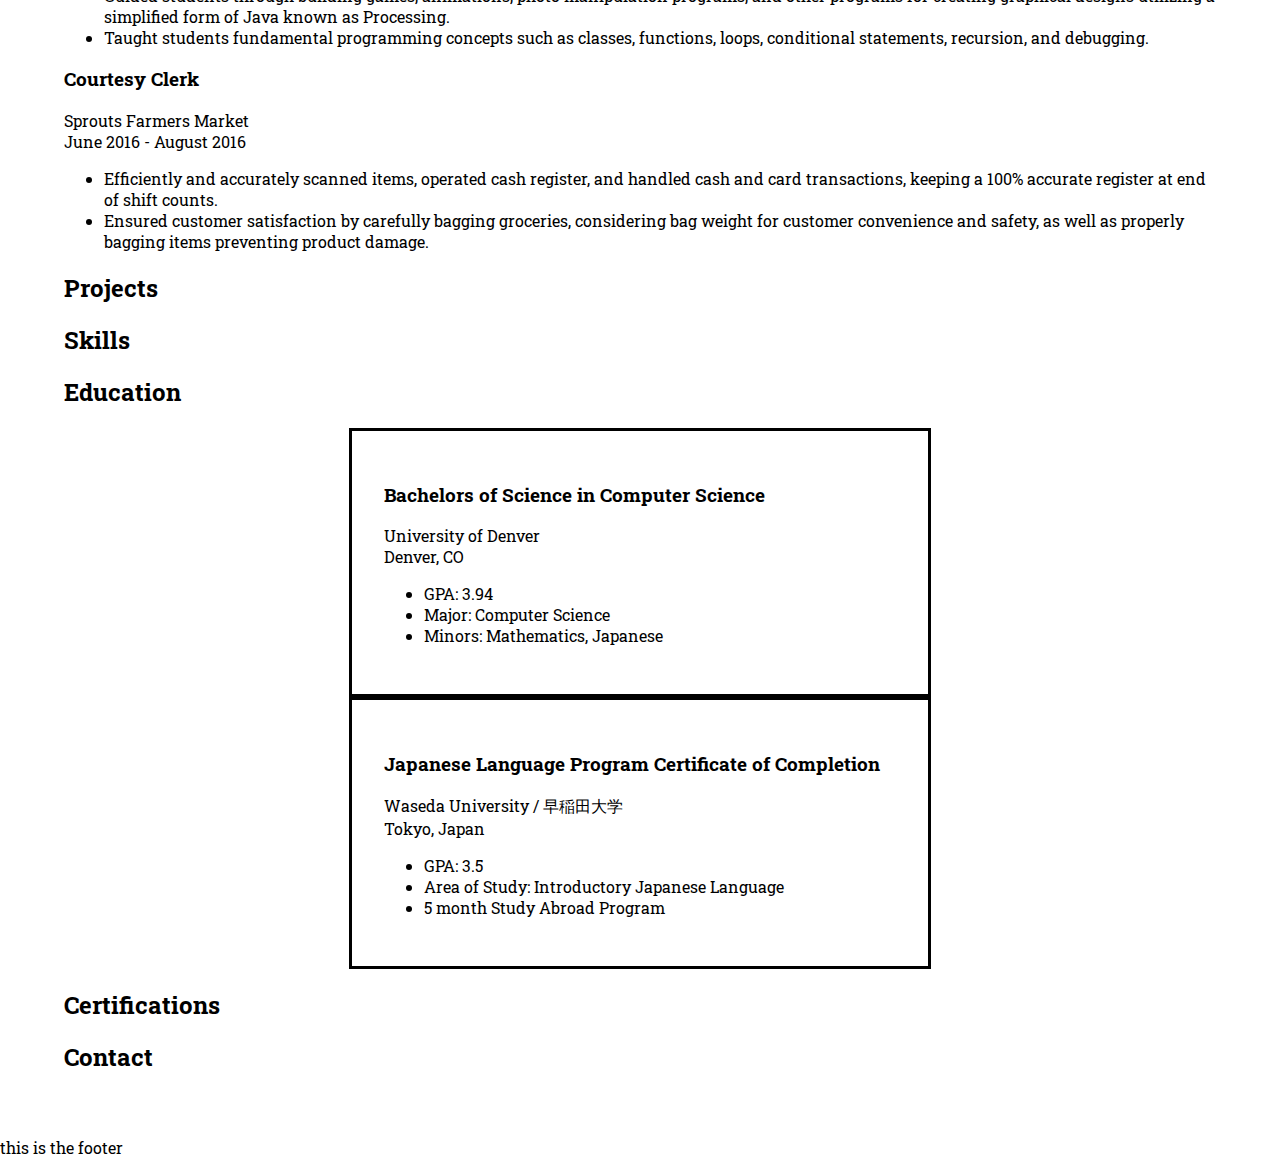
==== commit a2559284: "DF - adjusting format, hardcoded education" ====
--- a/index.html
+++ b/index.html
@@ -69,7 +69,7 @@
         <div id="education-container">
             <h2 id="education">Education</h2>
 
-            <div>
+            <div class="education-content">
                 <h3>Bachelors of Science in Computer Science</h3>
                 <div>University of Denver</div>
                 <div>Denver, CO</div>
@@ -80,7 +80,7 @@
                 </ul>    
             </div>
 
-            <div>
+            <div class="education-content">
                 <h3>Japanese Language Program Certificate of Completion</h3>
                 <div>Waseda University / 早稲田大学</div>
                 <div>Tokyo, Japan</div>
--- a/styles.css
+++ b/styles.css
@@ -43,7 +43,7 @@
 
 header {
     background-color: var(--color-white);
-    border-bottom: solid var(--color-black);
+    /* border-bottom: solid var(--color-black); */
     padding-bottom: 0.25em;
     position: sticky;
     top: 0;
@@ -119,13 +119,13 @@
 /* || Main Container*/
 
 .main-container {
-    margin: 0.5em;
+    margin: 4em;
 }
 
 /* || Name Container */
 
 #name-container {
-    margin: 2em auto 6em auto;
+    margin: 2em auto 4em auto;
     text-align: center; /* center h1 on the page */
 }
 
@@ -143,3 +143,22 @@
 h1 > div::first-letter {
     color: var(--color-red);
 }
+
+/* || Education Container */ 
+
+#education-container {
+    text-align: center;
+}
+
+#education-container h2 {
+    text-align: left;
+}
+
+.education-content {
+    border: solid var(--color-black);
+    display: inline-block;
+    margin: 0 2em;
+    padding: 2em;
+    text-align: left;
+    width: 32em;
+}
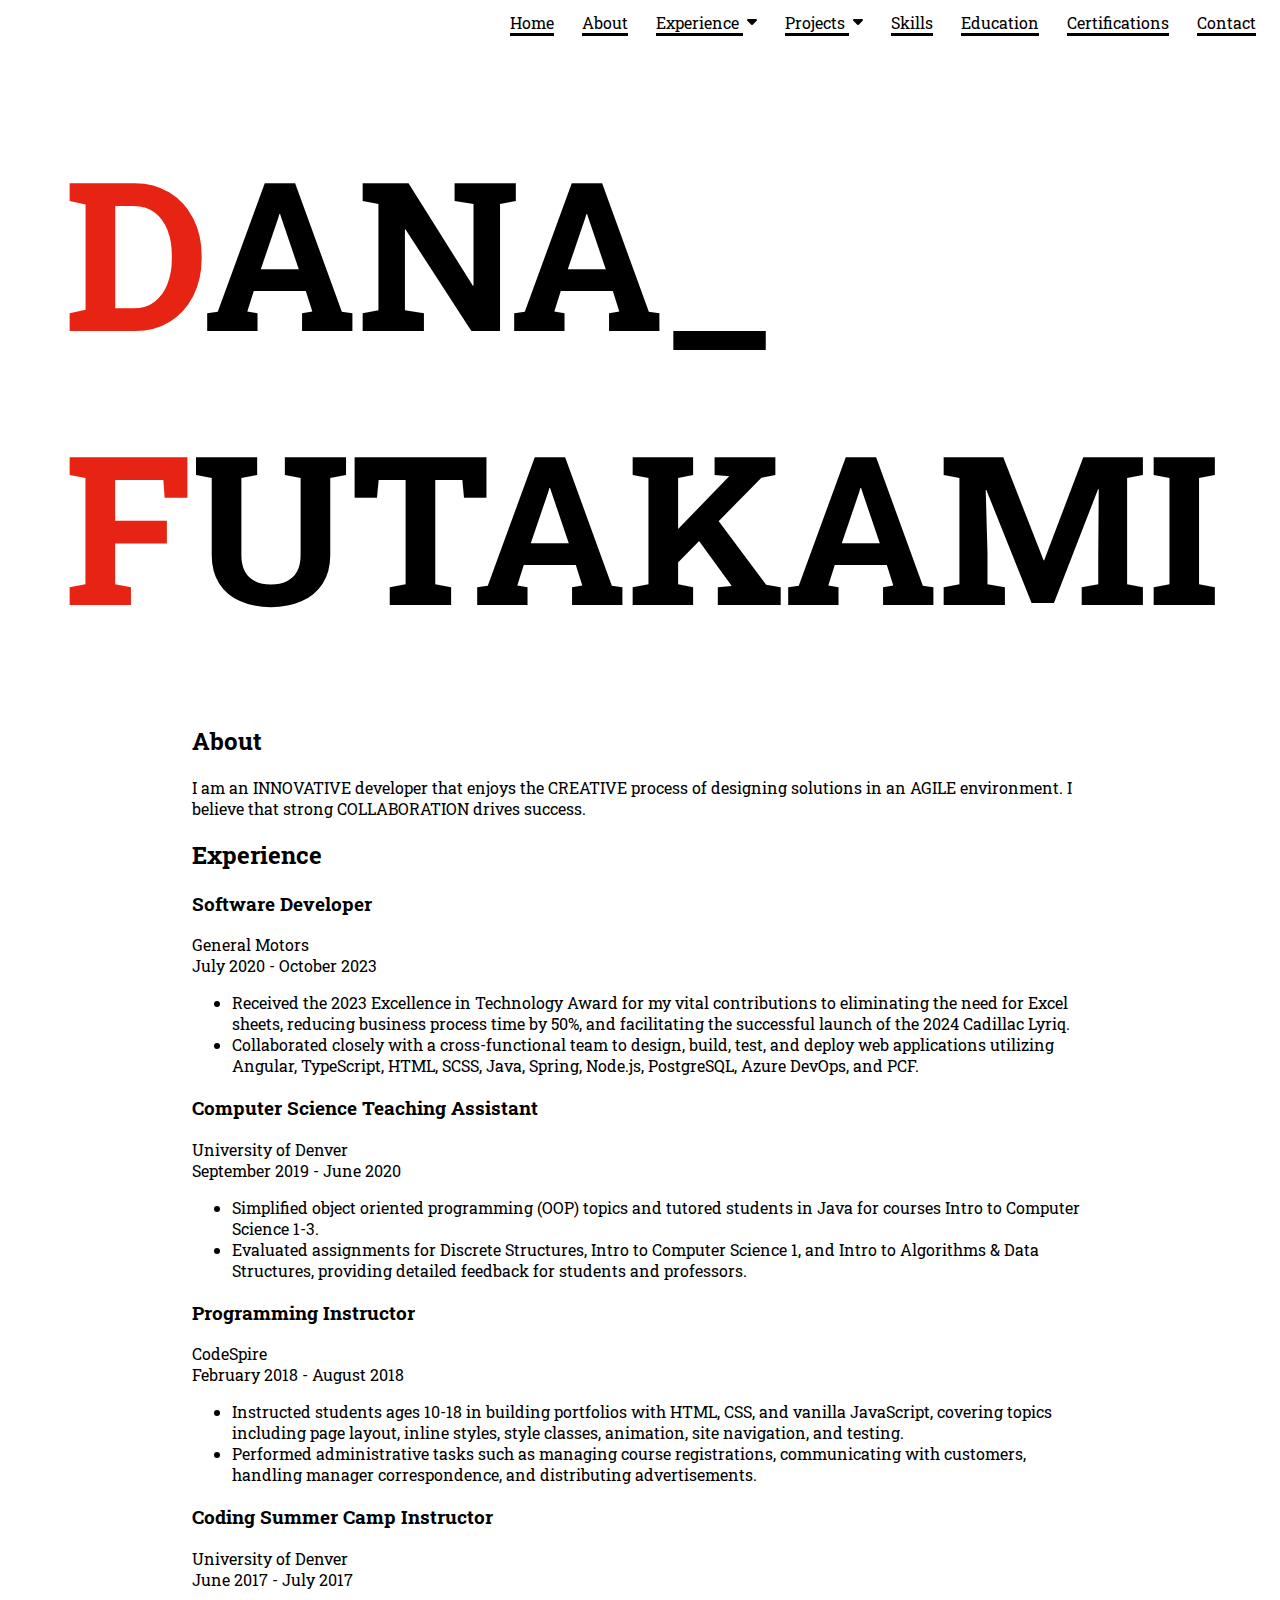
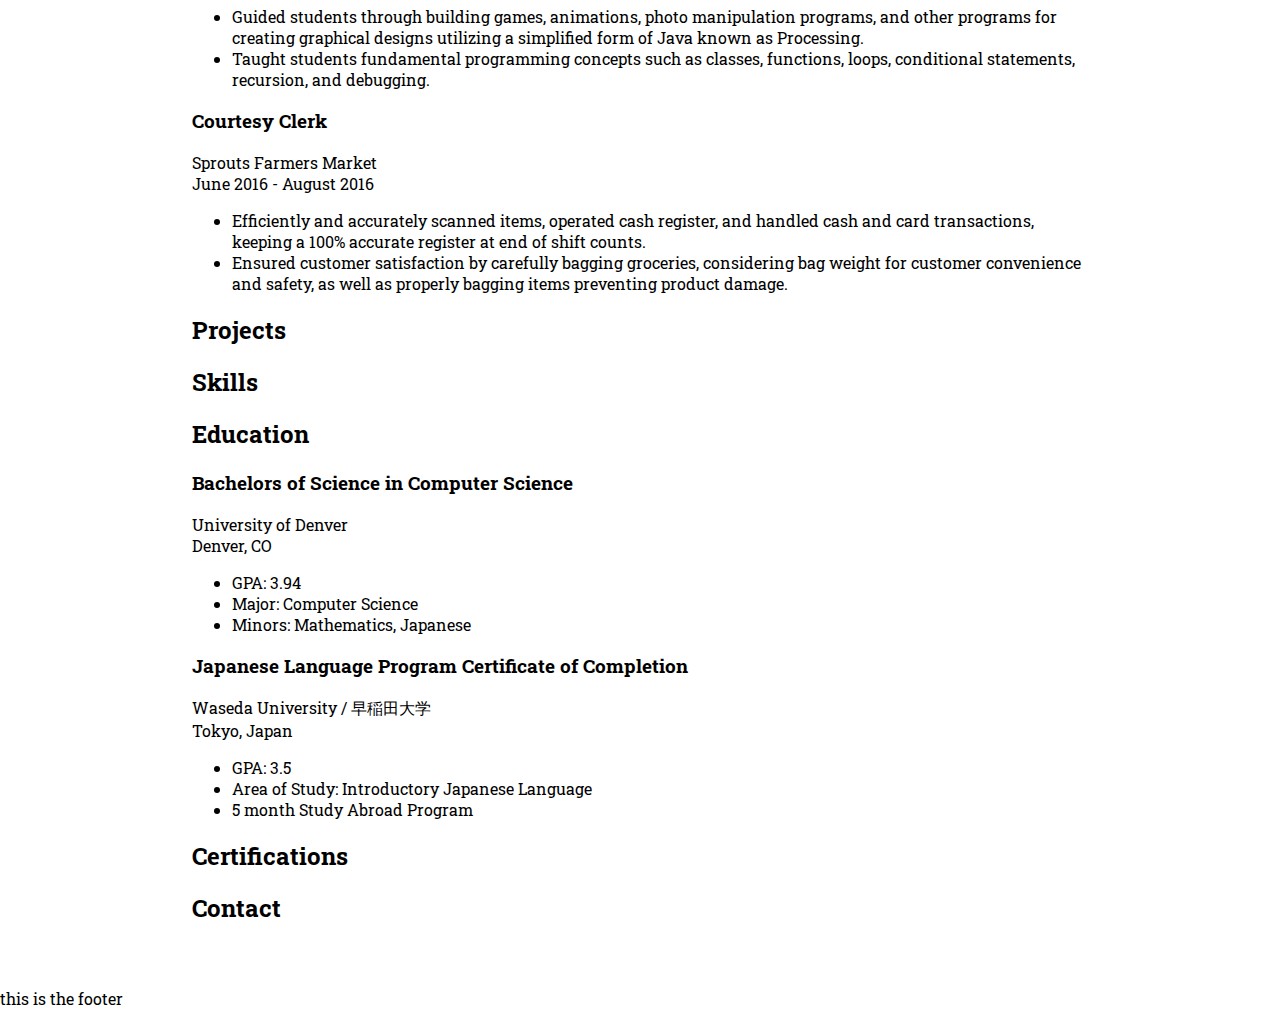
==== commit c678224f: "DF - cleaned up files a little bit" ====
--- a/index.html
+++ b/index.html
@@ -51,14 +51,13 @@
     
         <div id="about-container">
             <h2 id="about">About</h2>
-            <p>I am an INNOVATIVE developer that enjoys the CREATIVE process of designing solutions in an AGILE environment. I believe that strong COLLABORATION drives success.</p>
         </div>
 
         <div id="experience-container">
             <h2 id="experience">Experience</h2>
         </div>
 
-        <div id="projects-anchor">
+        <div id="projects-container">
             <h2 id="projects">Projects</h2>
         </div>
 
@@ -69,27 +68,18 @@
         <div id="education-container">
             <h2 id="education">Education</h2>
 
-            <div class="education-content">
-                <h3>Bachelors of Science in Computer Science</h3>
-                <div>University of Denver</div>
-                <div>Denver, CO</div>
-                <ul>
-                    <li>GPA: 3.94</li>
-                    <li>Major: Computer Science</li>
-                    <li>Minors: Mathematics, Japanese</li>
-                </ul>    
-            </div>
-
-            <div class="education-content">
-                <h3>Japanese Language Program Certificate of Completion</h3>
-                <div>Waseda University / 早稲田大学</div>
-                <div>Tokyo, Japan</div>
-                <ul>
-                    <li>GPA: 3.5</li>
-                    <li>Area of Study: Introductory Japanese Language</li>
-                    <li>5 month Study Abroad Program</li>
-                </ul>    
-            </div>
+            <!--Guide to Education layout.
+                <div>
+                    <h3>degreeType</h3>
+                    <div>institution</div>
+                    <div>location</div>
+                    <ul>
+                        <li>stat0</li>
+                        <li>stat1</li>
+                        <li>stat2</li>
+                    </ul>    
+                </div>
+            -->
         </div>
 
         <div id="certifications-container">
@@ -102,7 +92,6 @@
     
     </div>
 
-
     <footer>this is the footer</footer>
 
     <script src="script.js"></script>
--- a/styles.css
+++ b/styles.css
@@ -15,7 +15,7 @@
 
 html {
     scroll-behavior: smooth;
-    scroll-padding-top: 3.25em; /* height of sticky header/nav */
+    scroll-padding-top: 3.25em; /* height of sticky header/nav, set this so page anchors jump to right location */
 }
 
 body {
@@ -31,7 +31,6 @@
     padding-bottom: 0.3em;
     text-decoration-thickness: 0.2rem;
     text-underline-offset: 0.25rem;
-    /* transition: all 0.2s; */
 }
 
 a:hover {
@@ -43,7 +42,6 @@
 
 header {
     background-color: var(--color-white);
-    /* border-bottom: solid var(--color-black); */
     padding-bottom: 0.25em;
     position: sticky;
     top: 0;
@@ -122,6 +120,17 @@
     margin: 4em;
 }
 
+#about-container, 
+#experience-container, 
+#projects-container, 
+#skills-container,
+#education-container,
+#certifications-container,
+#contact-container
+{
+    margin: 0 8em;
+}
+
 /* || Name Container */
 
 #name-container {
@@ -143,22 +152,3 @@
 h1 > div::first-letter {
     color: var(--color-red);
 }
-
-/* || Education Container */ 
-
-#education-container {
-    text-align: center;
-}
-
-#education-container h2 {
-    text-align: left;
-}
-
-.education-content {
-    border: solid var(--color-black);
-    display: inline-block;
-    margin: 0 2em;
-    padding: 2em;
-    text-align: left;
-    width: 32em;
-}
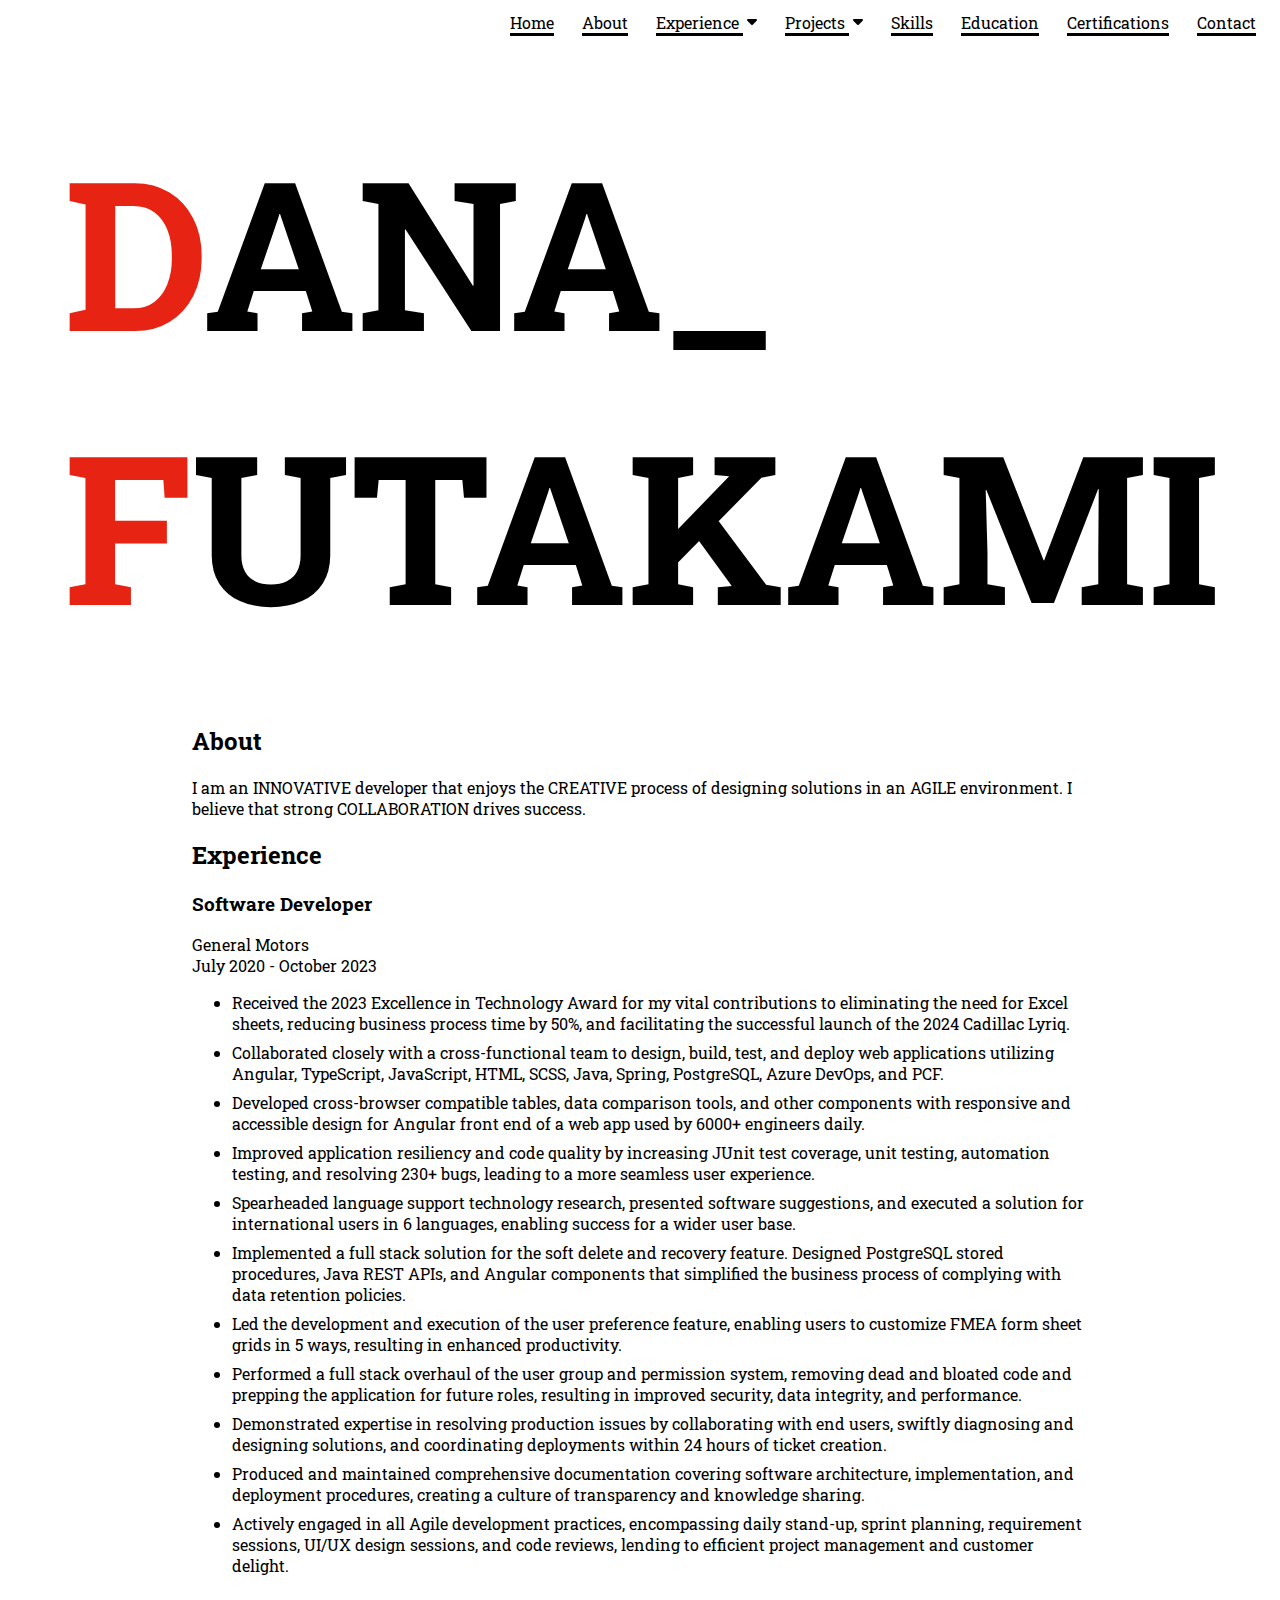
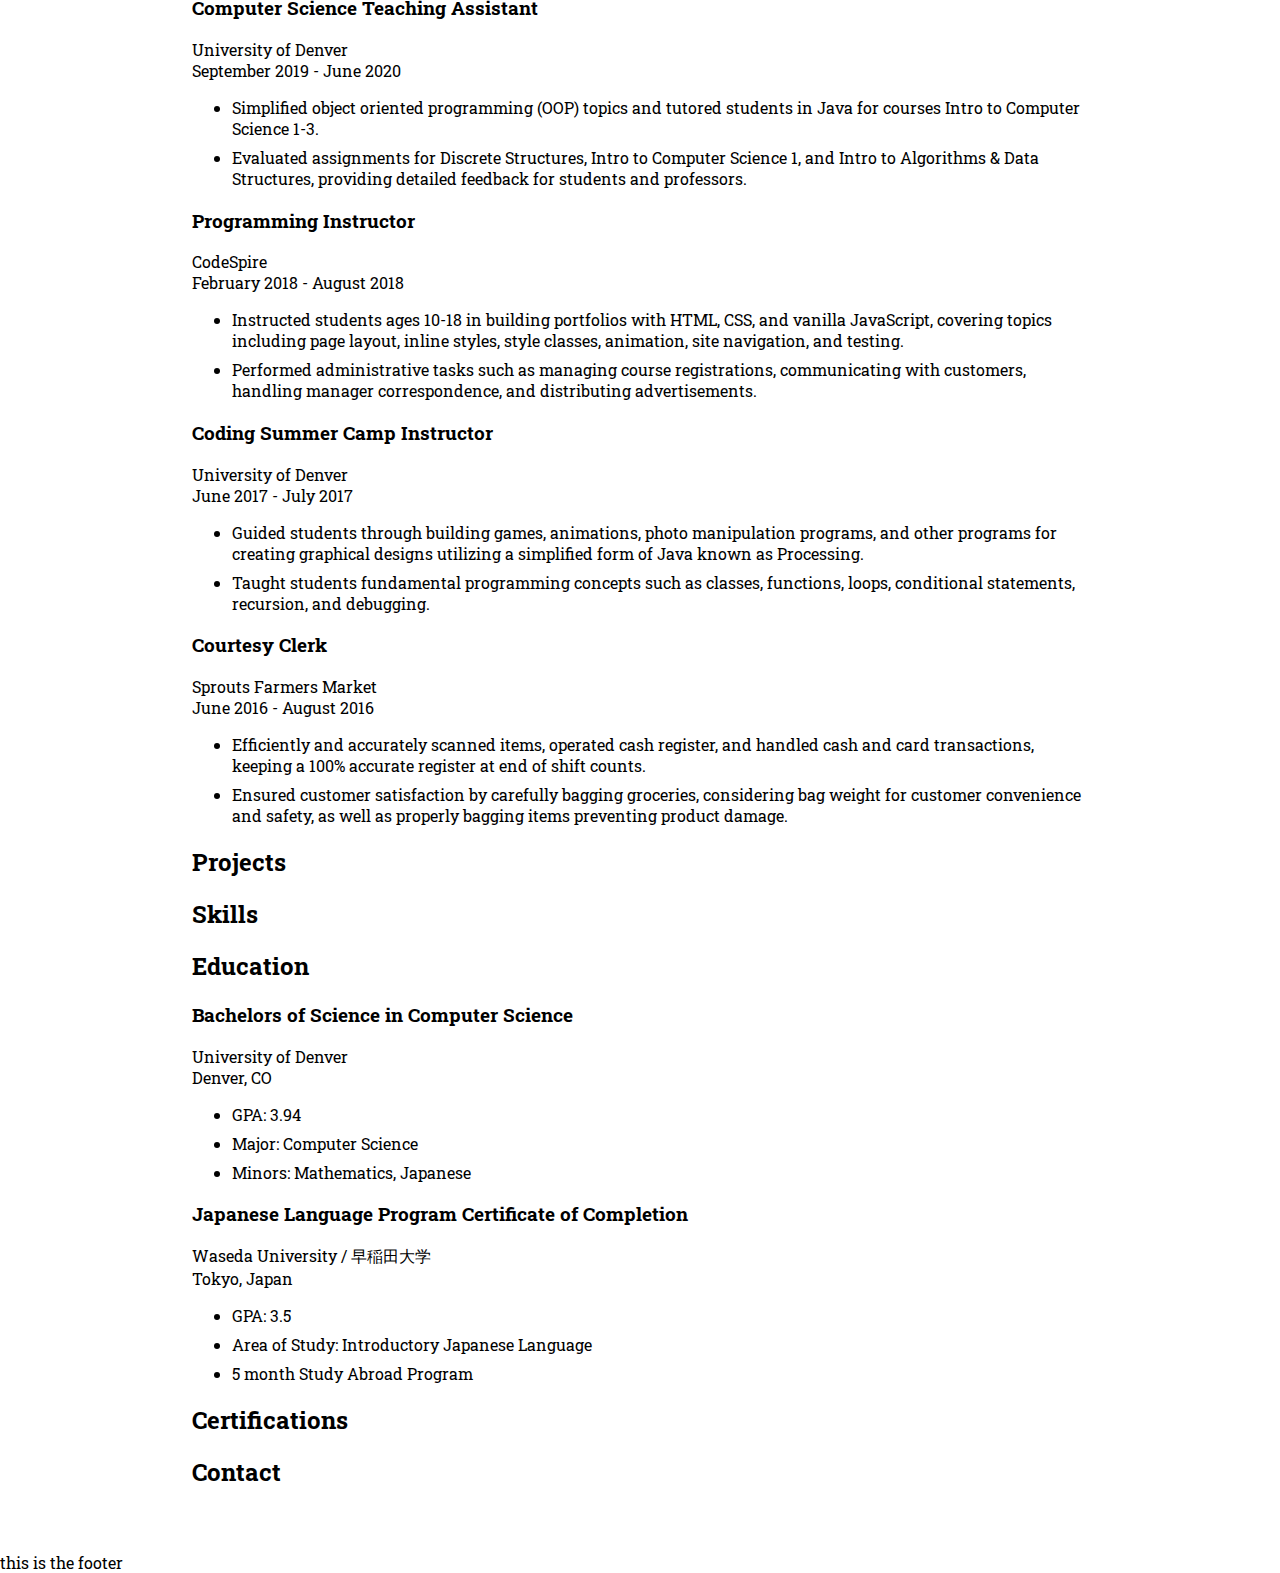
==== commit 394991ea: "DF - added favicon" ====
--- a/index.html
+++ b/index.html
@@ -6,6 +6,7 @@
     <title>Dana Futakami Portfolio</title>
     <meta name="viewport" content="width=device-width, initial-scale=1">
     <link rel="stylesheet" type="text/css" href="styles.css">
+    <link rel="shortcut icon" type="image/x-icon" href="favicon.ico">
 </head>
 
 <body>
--- a/styles.css
+++ b/styles.css
@@ -36,6 +36,10 @@
 a:hover {
     font-style: italic;
     border-bottom: 0.4rem double var(--color-red);
+}
+
+.li-margin-bottom {
+    margin-bottom: 0.5em;
 }
 
 /* || Main Header */
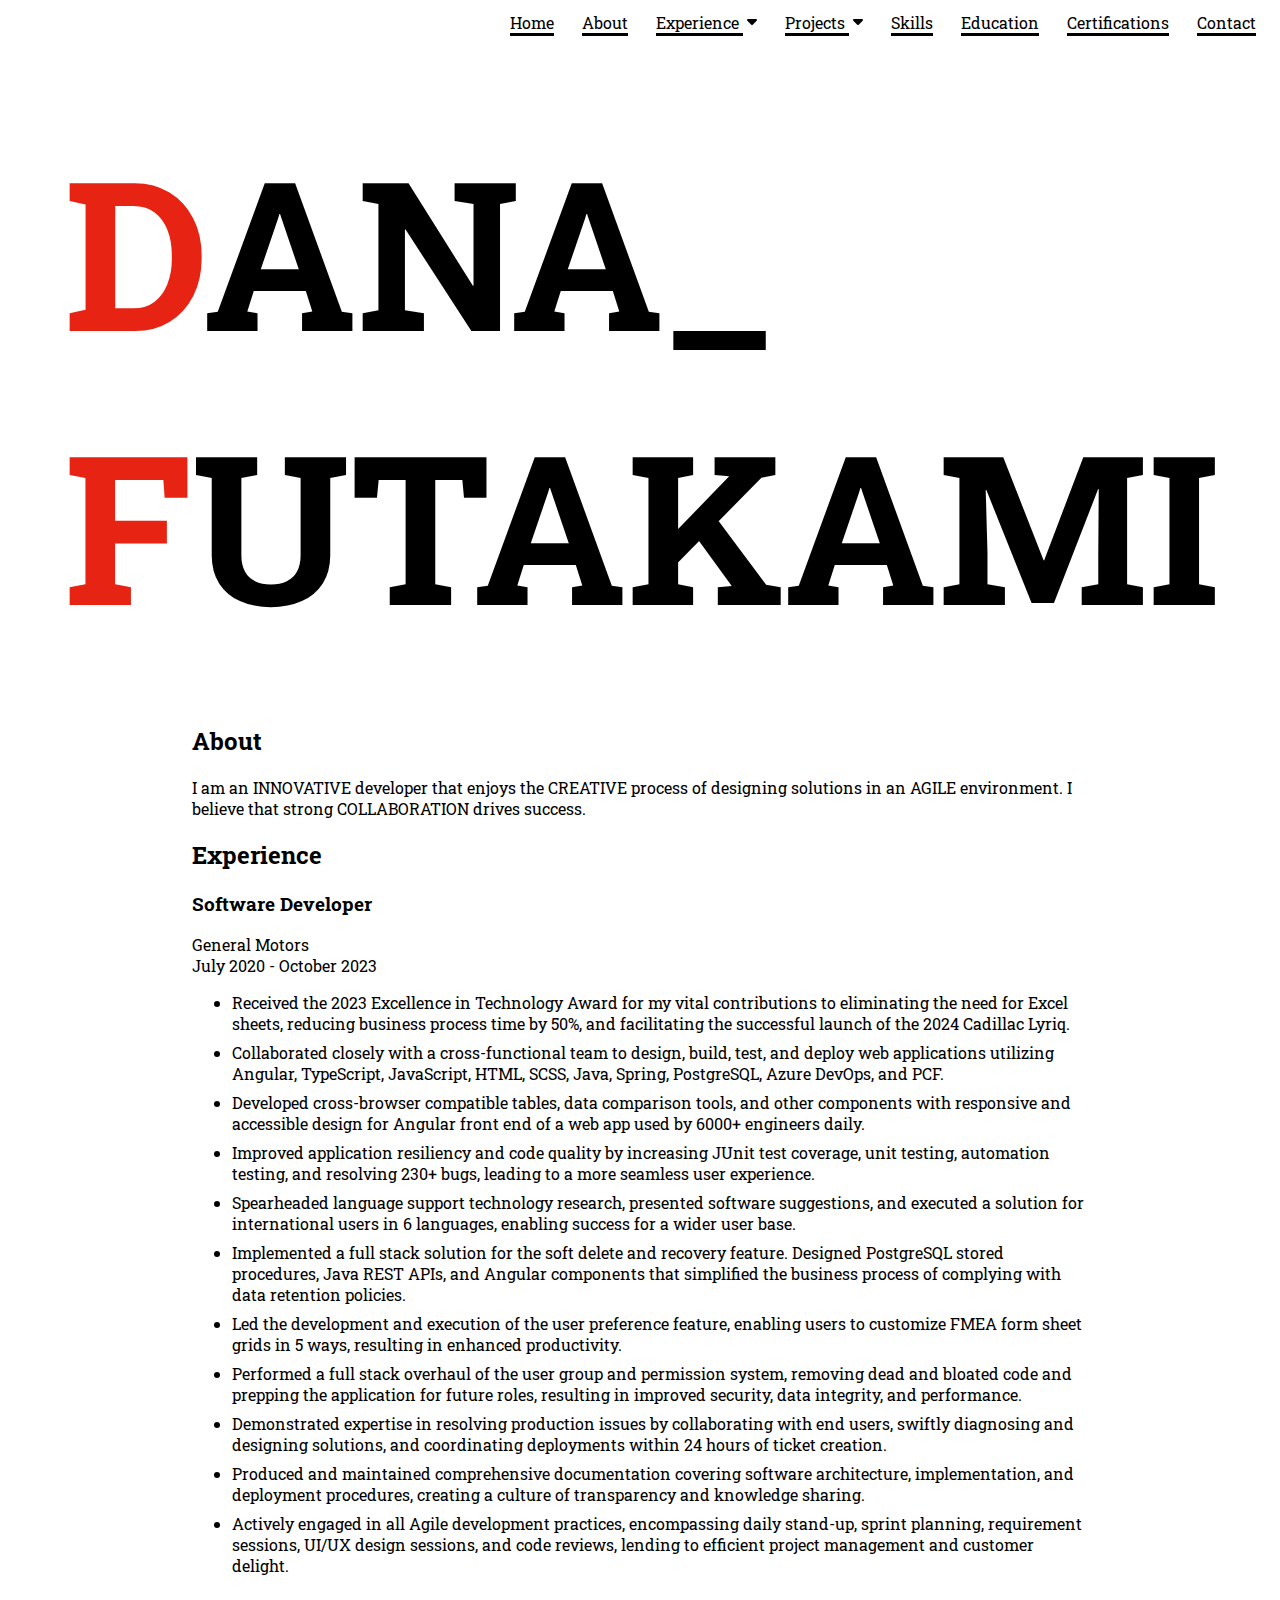
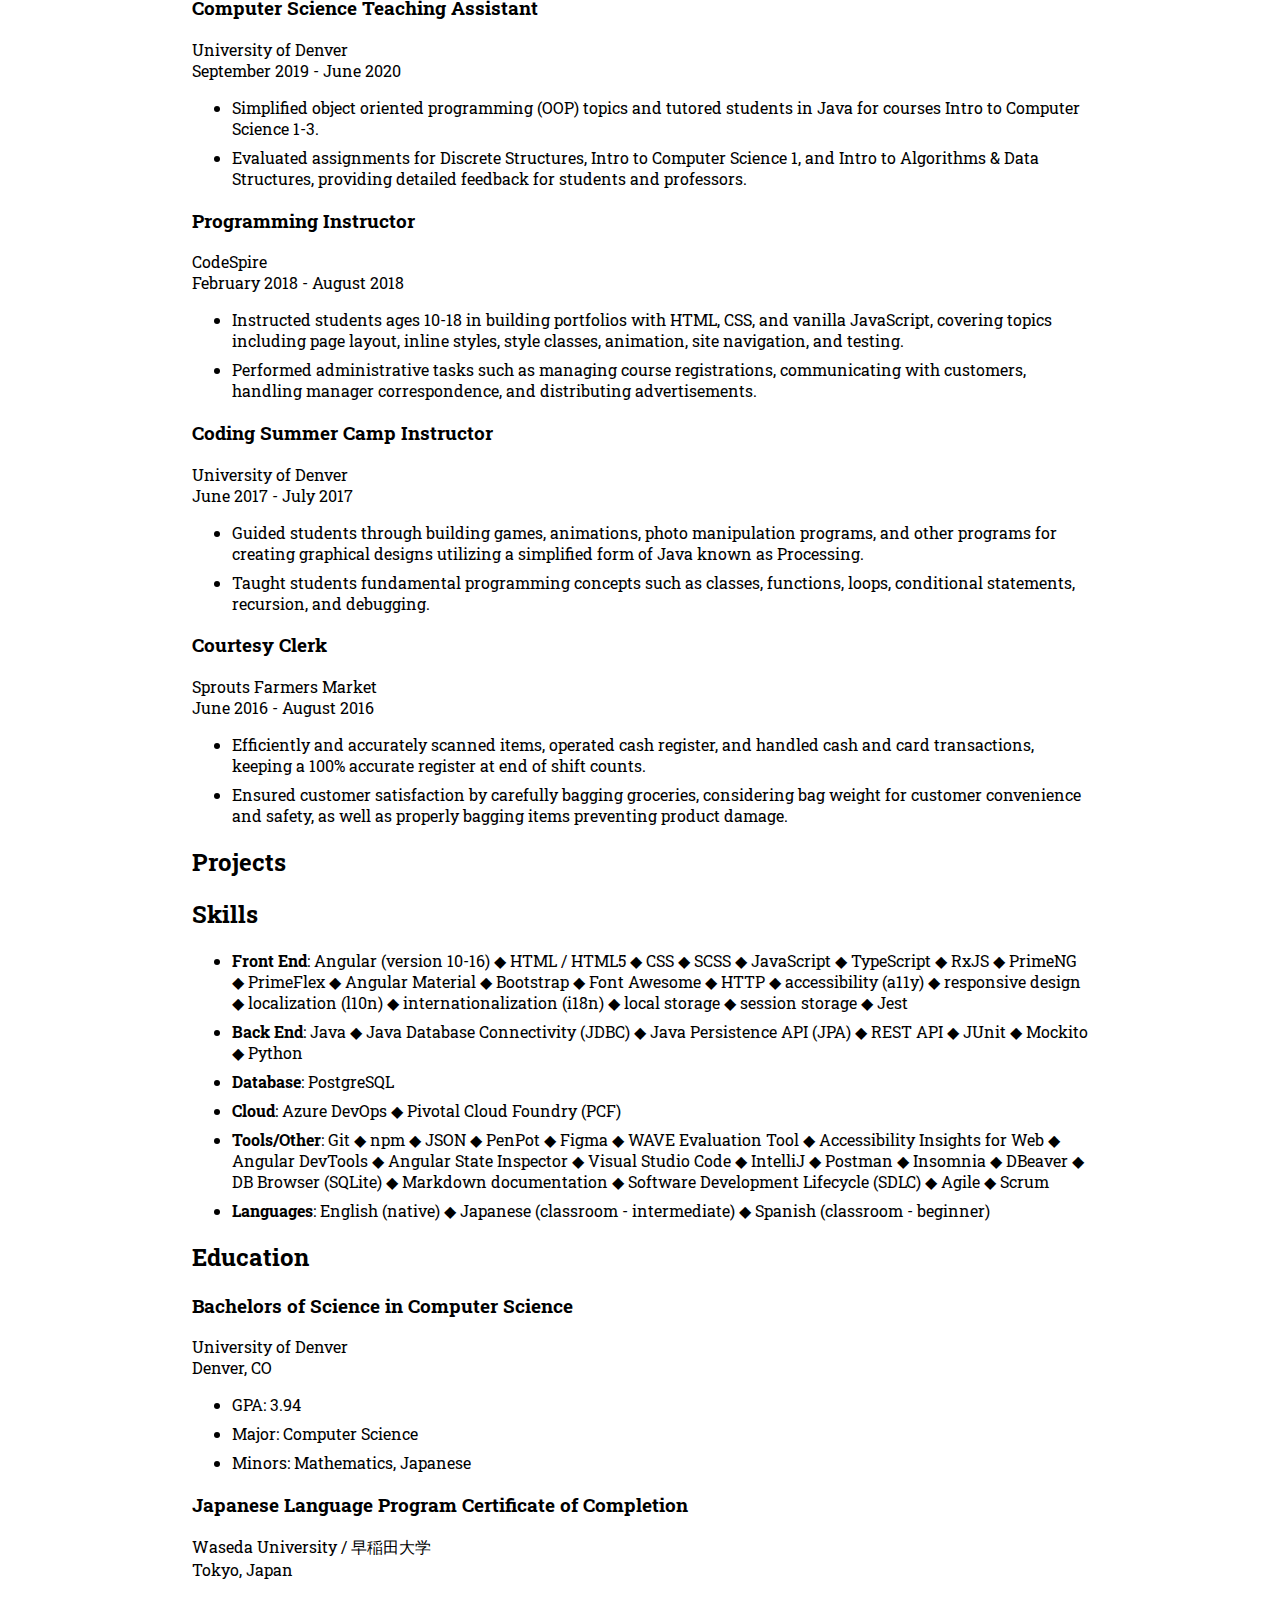
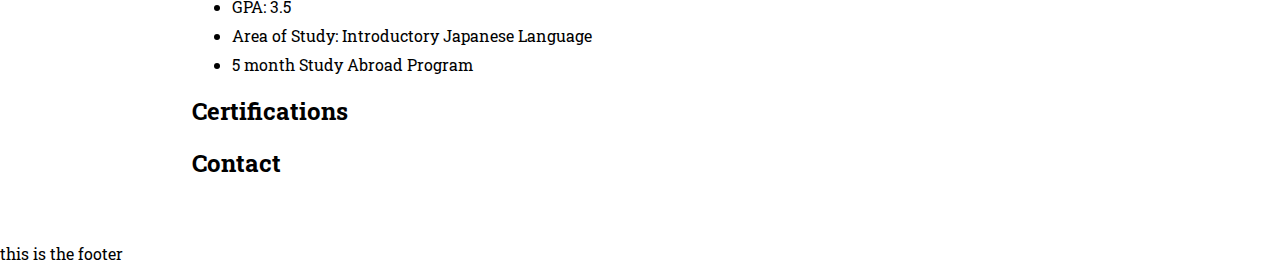
==== commit eef5a113: "DF - added some skills" ====
--- a/index.html
+++ b/index.html
@@ -63,7 +63,15 @@
         </div>
 
         <div id="skills-container">
-            <h2 id="skills">Skills</h2>    
+            <h2 id="skills">Skills</h2>
+            <ul>
+                <li class="li-margin-bottom"><strong>Front End</strong>: Angular (version 10-16) ◆ HTML / HTML5 ◆ CSS ◆ SCSS ◆ JavaScript ◆ TypeScript ◆ RxJS ◆ PrimeNG ◆ PrimeFlex ◆ Angular Material ◆ Bootstrap ◆ Font Awesome ◆ HTTP ◆ accessibility (a11y) ◆ responsive design ◆ localization (l10n) ◆ internationalization (i18n) ◆ local storage ◆ session storage ◆ Jest</li>
+                <li class="li-margin-bottom"><strong>Back End</strong>: Java ◆ Java Database Connectivity (JDBC) ◆ Java Persistence API (JPA) ◆ REST API ◆ JUnit ◆ Mockito ◆ Python</li>
+                <li class="li-margin-bottom"><strong>Database</strong>: PostgreSQL</li>
+                <li class="li-margin-bottom"><strong>Cloud</strong>: Azure DevOps ◆ Pivotal Cloud Foundry (PCF)</li>
+                <li class="li-margin-bottom"><strong>Tools/Other</strong>: Git ◆ npm ◆ JSON ◆ PenPot ◆ Figma ◆ WAVE Evaluation Tool ◆ Accessibility Insights for Web ◆ Angular DevTools ◆ Angular State Inspector ◆ Visual Studio Code ◆ IntelliJ ◆ Postman ◆ Insomnia ◆ DBeaver ◆ DB Browser (SQLite) ◆ Markdown documentation ◆ Software Development Lifecycle (SDLC) ◆ Agile ◆ Scrum</li>
+                <li class="li-margin-bottom"><strong>Languages</strong>: English (native) ◆ Japanese (classroom - intermediate) ◆ Spanish (classroom - beginner)</li>
+            </ul>
         </div>
 
         <div id="education-container">
